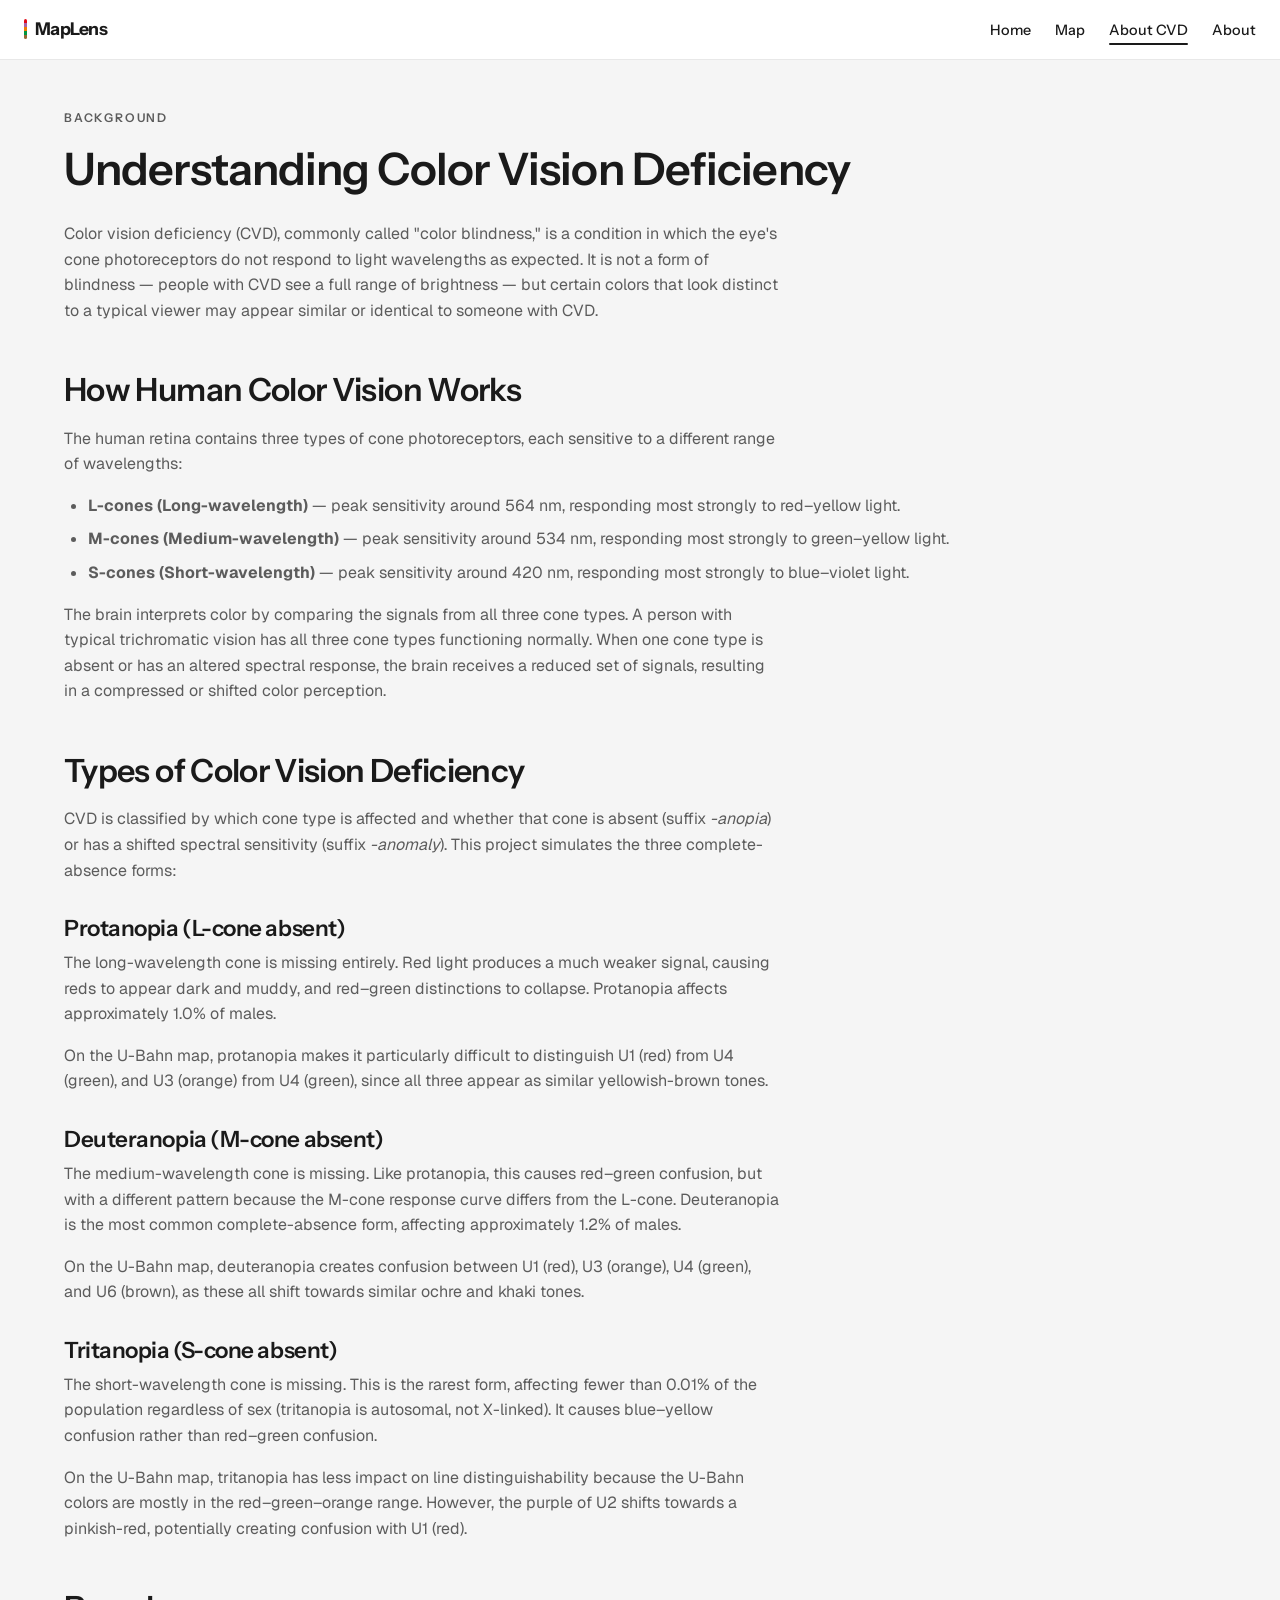
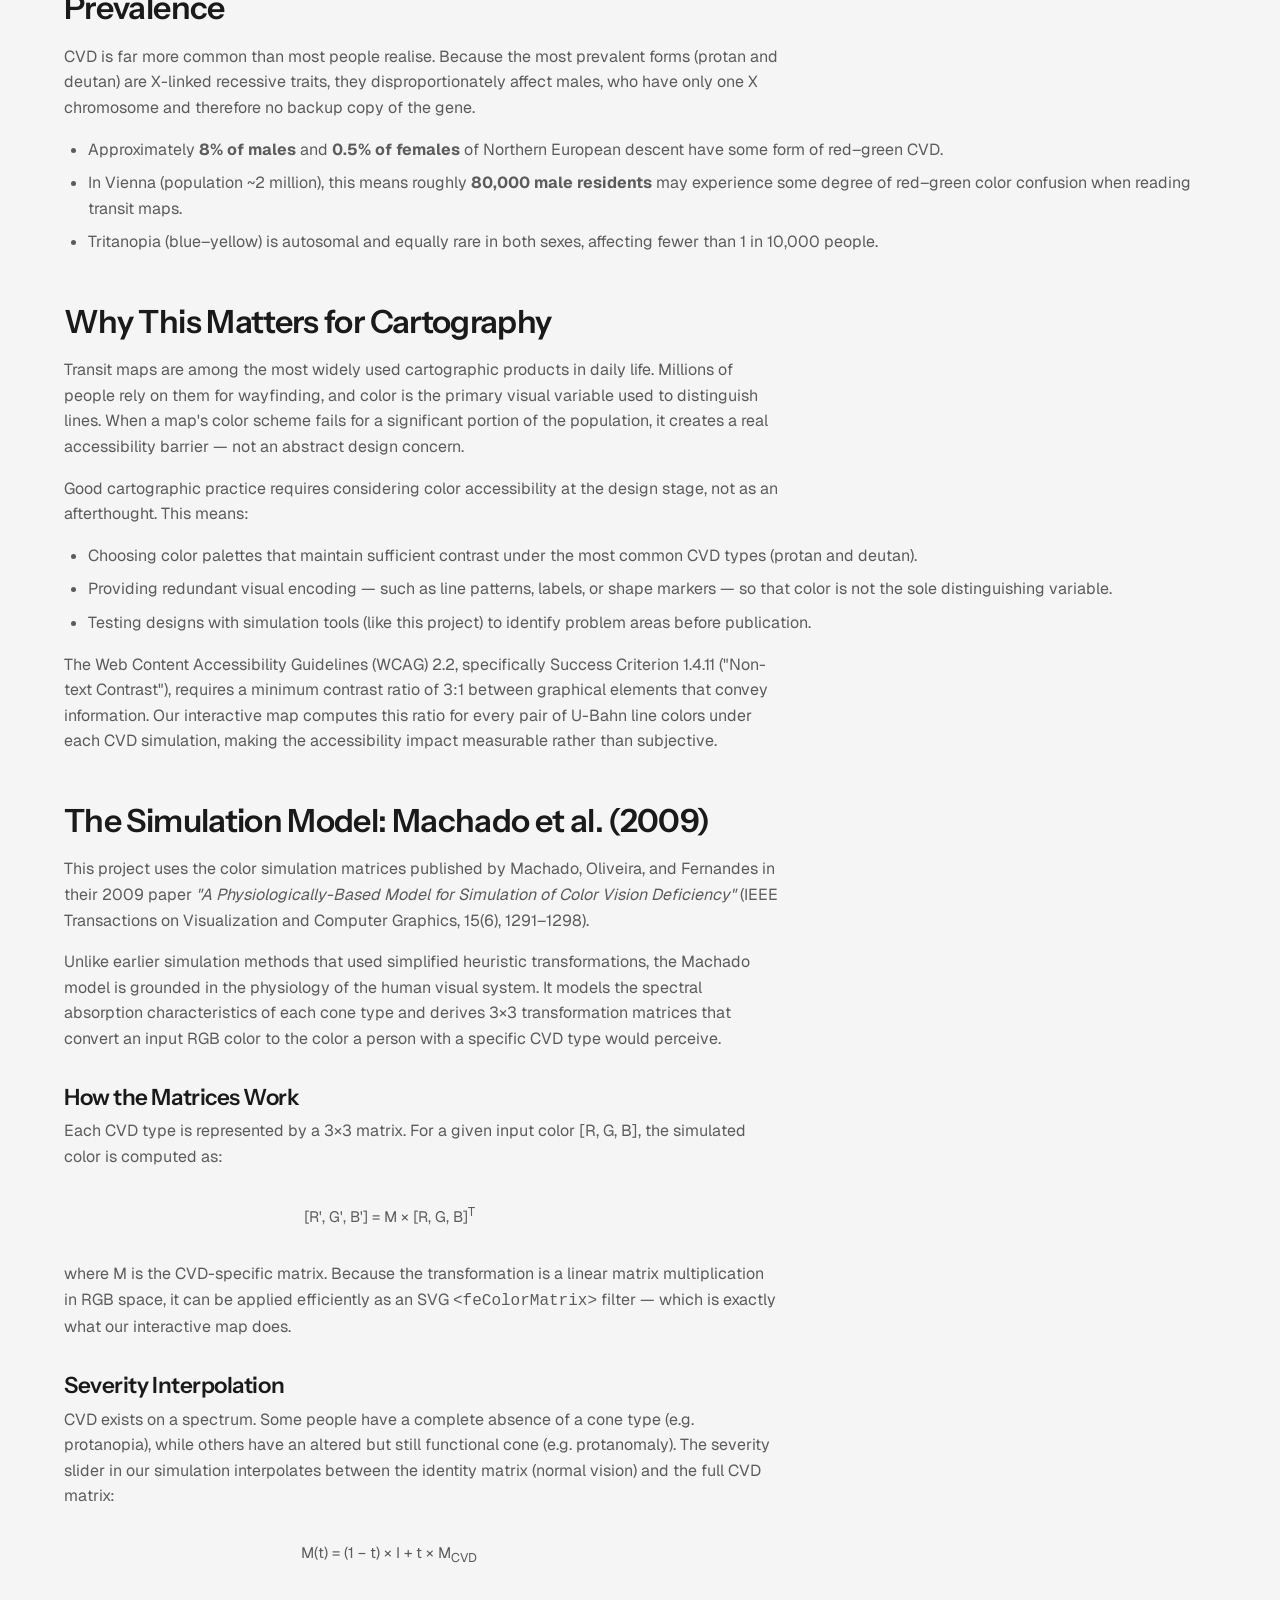
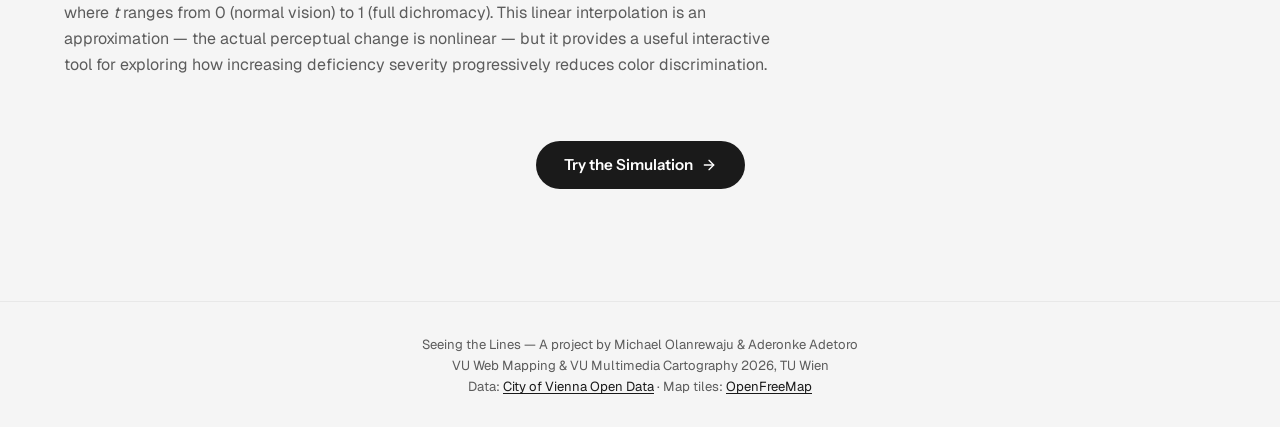
==== about-cvd.html @ 47f2329c "Add Vienna Transport BaseMap JSON configuration - Introduced a new JSON file for the Vienna Transpor" ====
<!DOCTYPE html>
<html lang="en">
<head>
    <meta charset="UTF-8">
    <meta name="viewport" content="width=device-width, initial-scale=1.0">
    <title>About CVD — Seeing the Lines</title>
    <meta name="description" content="Understanding color vision deficiency: types, causes, prevalence, and why it matters for map design.">

    <!-- Google Fonts: Instrument Sans (display), Geist (body) -->
    <link rel="preconnect" href="https://fonts.googleapis.com">
    <link rel="preconnect" href="https://fonts.gstatic.com" crossorigin>
    <link href="https://fonts.googleapis.com/css2?family=Geist:wght@400;500;600&family=Instrument+Sans:wght@400;500;600;700&display=swap" rel="stylesheet">

    <!-- Project stylesheet -->
    <link rel="stylesheet" href="style.css">
</head>
<body>

    <!-- ===== Navigation ===== -->
    <nav class="nav" aria-label="Main navigation">
        <a href="index.html" class="nav__logo">
            <span class="nav__logo-bar" aria-hidden="true"></span>
            MapLens
        </a>
        <button class="nav__toggle" aria-label="Toggle navigation menu">
            <span></span><span></span><span></span>
        </button>
        <ul class="nav__links">
            <li><a href="index.html">Home</a></li>
            <li><a href="map.html">Map</a></li>
            <li><a href="about-cvd.html" class="active">About CVD</a></li>
            <li><a href="about.html">About</a></li>
        </ul>
    </nav>


    <!-- ===== Page Content ===== -->
    <main class="page-content content-page">

        <!-- Page Header -->
        <p class="section__label">Background</p>
        <h1 class="section__title">Understanding Color Vision Deficiency</h1>
        <p>
            Color vision deficiency (CVD), commonly called "color blindness,"
            is a condition in which the eye's cone photoreceptors do not
            respond to light wavelengths as expected. It is not a form of
            blindness — people with CVD see a full range of brightness — but
            certain colors that look distinct to a typical viewer may appear
            similar or identical to someone with CVD.
        </p>


        <!-- ===== How Color Vision Works ===== -->
        <h2>How Human Color Vision Works</h2>
        <p>
            The human retina contains three types of cone photoreceptors, each
            sensitive to a different range of wavelengths:
        </p>
        <ul>
            <li>
                <strong>L-cones (Long-wavelength)</strong> — peak sensitivity
                around 564 nm, responding most strongly to red–yellow light.
            </li>
            <li>
                <strong>M-cones (Medium-wavelength)</strong> — peak sensitivity
                around 534 nm, responding most strongly to green–yellow light.
            </li>
            <li>
                <strong>S-cones (Short-wavelength)</strong> — peak sensitivity
                around 420 nm, responding most strongly to blue–violet light.
            </li>
        </ul>
        <p>
            The brain interprets color by comparing the signals from all three
            cone types. A person with typical trichromatic vision has all three
            cone types functioning normally. When one cone type is absent or
            has an altered spectral response, the brain receives a reduced set
            of signals, resulting in a compressed or shifted color perception.
        </p>


        <!-- ===== Types of CVD ===== -->
        <h2>Types of Color Vision Deficiency</h2>
        <p>
            CVD is classified by which cone type is affected and whether that
            cone is absent (suffix <em>-anopia</em>) or has a shifted spectral
            sensitivity (suffix <em>-anomaly</em>). This project simulates the
            three complete-absence forms:
        </p>

        <h3>Protanopia (L-cone absent)</h3>
        <p>
            The long-wavelength cone is missing entirely. Red light produces
            a much weaker signal, causing reds to appear dark and muddy, and
            red–green distinctions to collapse. Protanopia affects
            approximately 1.0% of males.
        </p>
        <p>
            On the U-Bahn map, protanopia makes it particularly difficult to
            distinguish U1 (red) from U4 (green), and U3 (orange) from U4
            (green), since all three appear as similar yellowish-brown tones.
        </p>

        <h3>Deuteranopia (M-cone absent)</h3>
        <p>
            The medium-wavelength cone is missing. Like protanopia, this
            causes red–green confusion, but with a different pattern because
            the M-cone response curve differs from the L-cone. Deuteranopia
            is the most common complete-absence form, affecting approximately
            1.2% of males.
        </p>
        <p>
            On the U-Bahn map, deuteranopia creates confusion between U1
            (red), U3 (orange), U4 (green), and U6 (brown), as these all
            shift towards similar ochre and khaki tones.
        </p>

        <h3>Tritanopia (S-cone absent)</h3>
        <p>
            The short-wavelength cone is missing. This is the rarest form,
            affecting fewer than 0.01% of the population regardless of sex
            (tritanopia is autosomal, not X-linked). It causes blue–yellow
            confusion rather than red–green confusion.
        </p>
        <p>
            On the U-Bahn map, tritanopia has less impact on line
            distinguishability because the U-Bahn colors are mostly in the
            red–green–orange range. However, the purple of U2 shifts towards
            a pinkish-red, potentially creating confusion with U1 (red).
        </p>


        <!-- ===== Prevalence ===== -->
        <h2>Prevalence</h2>
        <p>
            CVD is far more common than most people realise. Because the most
            prevalent forms (protan and deutan) are X-linked recessive traits,
            they disproportionately affect males, who have only one X
            chromosome and therefore no backup copy of the gene.
        </p>
        <ul>
            <li>
                Approximately <strong>8% of males</strong> and <strong>0.5%
                of females</strong> of Northern European descent have some
                form of red–green CVD.
            </li>
            <li>
                In Vienna (population ~2 million), this means roughly
                <strong>80,000 male residents</strong> may experience some
                degree of red–green color confusion when reading transit maps.
            </li>
            <li>
                Tritanopia (blue–yellow) is autosomal and equally rare in
                both sexes, affecting fewer than 1 in 10,000 people.
            </li>
        </ul>


        <!-- ===== Why It Matters for Maps ===== -->
        <h2>Why This Matters for Cartography</h2>
        <p>
            Transit maps are among the most widely used cartographic products
            in daily life. Millions of people rely on them for wayfinding, and
            color is the primary visual variable used to distinguish lines.
            When a map's color scheme fails for a significant portion of the
            population, it creates a real accessibility barrier — not an
            abstract design concern.
        </p>
        <p>
            Good cartographic practice requires considering color
            accessibility at the design stage, not as an afterthought. This
            means:
        </p>
        <ul>
            <li>
                Choosing color palettes that maintain sufficient contrast
                under the most common CVD types (protan and deutan).
            </li>
            <li>
                Providing redundant visual encoding — such as line patterns,
                labels, or shape markers — so that color is not the sole
                distinguishing variable.
            </li>
            <li>
                Testing designs with simulation tools (like this project) to
                identify problem areas before publication.
            </li>
        </ul>
        <p>
            The Web Content Accessibility Guidelines (WCAG) 2.2, specifically
            Success Criterion 1.4.11 ("Non-text Contrast"), requires a
            minimum contrast ratio of 3:1 between graphical elements that
            convey information. Our interactive map computes this ratio for
            every pair of U-Bahn line colors under each CVD simulation,
            making the accessibility impact measurable rather than subjective.
        </p>


        <!-- ===== The Simulation Model ===== -->
        <h2>The Simulation Model: Machado et al. (2009)</h2>
        <p>
            This project uses the color simulation matrices published by
            Machado, Oliveira, and Fernandes in their 2009 paper
            <em>"A Physiologically-Based Model for Simulation of Color Vision
            Deficiency"</em> (IEEE Transactions on Visualization and Computer
            Graphics, 15(6), 1291–1298).
        </p>
        <p>
            Unlike earlier simulation methods that used simplified
            heuristic transformations, the Machado model is grounded in the
            physiology of the human visual system. It models the spectral
            absorption characteristics of each cone type and derives 3×3
            transformation matrices that convert an input RGB color to the
            color a person with a specific CVD type would perceive.
        </p>

        <h3>How the Matrices Work</h3>
        <p>
            Each CVD type is represented by a 3×3 matrix. For a given input
            color [R, G, B], the simulated color is computed as:
        </p>
        <p style="text-align: center; font-family: var(--font-mono); font-size: 0.95rem; padding: var(--space-md) 0;">
            [R', G', B'] = M × [R, G, B]<sup>T</sup>
        </p>
        <p>
            where M is the CVD-specific matrix. Because the transformation is
            a linear matrix multiplication in RGB space, it can be applied
            efficiently as an SVG <code>&lt;feColorMatrix&gt;</code> filter —
            which is exactly what our interactive map does.
        </p>

        <h3>Severity Interpolation</h3>
        <p>
            CVD exists on a spectrum. Some people have a complete absence of
            a cone type (e.g. protanopia), while others have an altered but
            still functional cone (e.g. protanomaly). The severity slider in
            our simulation interpolates between the identity matrix (normal
            vision) and the full CVD matrix:
        </p>
        <p style="text-align: center; font-family: var(--font-mono); font-size: 0.95rem; padding: var(--space-md) 0;">
            M(t) = (1 − t) × I + t × M<sub>CVD</sub>
        </p>
        <p>
            where <em>t</em> ranges from 0 (normal vision) to 1 (full
            dichromacy). This linear interpolation is an approximation —
            the actual perceptual change is nonlinear — but it provides a
            useful interactive tool for exploring how increasing deficiency
            severity progressively reduces color discrimination.
        </p>


        <!-- ===== Call to Action ===== -->
        <div style="text-align: center; padding: var(--space-2xl) 0;">
            <a href="map.html" class="hero__cta">
                Try the Simulation
                <svg xmlns="http://www.w3.org/2000/svg" viewBox="0 0 24 24" 
                     fill="none" stroke="currentColor" stroke-width="2" 
                     stroke-linecap="round" stroke-linejoin="round">
                    <line x1="5" y1="12" x2="19" y2="12"></line>
                    <polyline points="12 5 19 12 12 19"></polyline>
                </svg>
            </a>
        </div>
    </main>


    <!-- ===== Footer ===== -->
    <footer class="footer">
        <p>
            Seeing the Lines — A project by Michael Olanrewaju &amp; Aderonke Adetoro<br>
            VU Web Mapping &amp; VU Multimedia Cartography 2026, TU Wien<br>
            Data: <a href="https://www.data.gv.at/" target="_blank" rel="noopener">City of Vienna Open Data</a> · 
            Map tiles: <a href="https://openfreemap.org/" target="_blank" rel="noopener">OpenFreeMap</a>
        </p>
    </footer>

    <!-- Navigation toggle script -->
    <script src="js/app.js"></script>
</body>
</html>
---- style.css ----
/* ---------- CSS Custom Properties (Design Tokens) ---------- */
:root {
    /* Grayscale palette */
    --color-bg: #f5f5f5;
    --color-bg-alt: #eaeaea;
    --color-surface: #ffffff;
    --color-text: #1a1a1a;
    --color-text-muted: #5c5c5c;
    --color-border: #d4d4d4;
    --color-border-light: #e8e8e8;

    /* Official Wiener Linien U-Bahn colors */
    --u1-color: #E20A17;
    /* Red */
    --u2-color: #A762A5;
    /* Purple/Violet */
    --u3-color: #EF7C00;
    /* Orange */
    --u4-color: #00963F;
    /* Green */
    --u6-color: #956734;
    /* Brown */

    /* Typography */
    --font-display: 'Instrument Sans', sans-serif;
    --font-body: 'Geist', sans-serif;

    /* Spacing scale (4px base) */
    --space-xs: 4px;
    --space-sm: 8px;
    --space-md: 16px;
    --space-lg: 24px;
    --space-xl: 32px;
    --space-2xl: 48px;
    --space-3xl: 64px;

    /* Layout */
    --max-width: 1200px;
    --nav-height: 60px;
    --border-radius: 6px;

    /* Transitions */
    --transition-fast: 150ms ease;
    --transition-base: 250ms ease;
}


/* ---------- Reset & Base ---------- */
*,
*::before,
*::after {
    margin: 0;
    padding: 0;
    box-sizing: border-box;
}

html {
    font-size: 16px;
    scroll-behavior: smooth;
    -webkit-font-smoothing: antialiased;
    -moz-osx-font-smoothing: grayscale;
}

body {
    font-family: var(--font-body);
    color: var(--color-text);
    background-color: var(--color-bg);
    line-height: 1.6;
    min-height: 100vh;
}

img {
    max-width: 100%;
    height: auto;
    display: block;
}

a {
    color: var(--color-text);
    text-decoration: none;
    transition: opacity var(--transition-fast);
}

a:hover {
    opacity: 0.7;
}


/* ---------- Typography ---------- */
h1,
h2,
h3,
h4 {
    font-family: var(--font-display);
    font-weight: 600;
    line-height: 1.2;
    letter-spacing: -0.02em;
}

h1 {
    font-size: clamp(1.8rem, 4vw, 2.8rem);
}

h2 {
    font-size: clamp(1.4rem, 3vw, 2rem);
}

h3 {
    font-size: clamp(1.1rem, 2vw, 1.4rem);
}

p {
    max-width: 65ch;
    /* Optimal line length for readability */
}


/* ---------- Navigation ---------- */
.nav {
    position: fixed;
    top: 0;
    left: 0;
    right: 0;
    height: var(--nav-height);
    background: var(--color-surface);
    border-bottom: 1px solid var(--color-border-light);
    display: flex;
    align-items: center;
    justify-content: space-between;
    padding: 0 var(--space-lg);
    z-index: 1000;
}

.nav__logo {
    font-family: var(--font-display);
    font-size: 1.1rem;
    font-weight: 700;
    letter-spacing: -0.03em;
    display: flex;
    align-items: center;
    gap: var(--space-sm);
}

/* Small colored bar next to logo — visual identity element */
.nav__logo-bar {
    width: 3px;
    height: 20px;
    border-radius: 2px;
    background: linear-gradient(to bottom,
            var(--u1-color) 0%,
            var(--u1-color) 20%,
            var(--u2-color) 20%,
            var(--u2-color) 40%,
            var(--u3-color) 40%,
            var(--u3-color) 60%,
            var(--u4-color) 60%,
            var(--u4-color) 80%,
            var(--u6-color) 80%,
            var(--u6-color) 100%);
}

.nav__links {
    display: flex;
    gap: var(--space-lg);
    list-style: none;
}

.nav__links a {
    font-family: var(--font-display);
    font-size: 0.9rem;
    font-weight: 500;
    padding: var(--space-xs) 0;
    position: relative;
}

/* Active page underline indicator */
.nav__links a.active::after {
    content: '';
    position: absolute;
    bottom: -2px;
    left: 0;
    right: 0;
    height: 2px;
    background: var(--color-text);
    border-radius: 1px;
}

/* Mobile hamburger menu button */
.nav__toggle {
    display: none;
    background: none;
    border: none;
    cursor: pointer;
    padding: var(--space-sm);
}

.nav__toggle span {
    display: block;
    width: 22px;
    height: 2px;
    background: var(--color-text);
    margin: 5px 0;
    transition: var(--transition-base);
}


/* ---------- Page Layout ---------- */
.page-content {
    margin-top: var(--nav-height);
    padding: var(--space-2xl) var(--space-lg);
    max-width: var(--max-width);
    margin-left: auto;
    margin-right: auto;
}


/* ---------- Hero Section (index.html) ---------- */
.hero {
    min-height: calc(100vh - var(--nav-height));
    display: flex;
    flex-direction: column;
    justify-content: center;
    align-items: flex-start;
    padding: var(--space-3xl) var(--space-lg);
    max-width: var(--max-width);
    margin: 0 auto;
}

.hero__subtitle {
    font-family: var(--font-display);
    font-size: 0.85rem;
    font-weight: 500;
    text-transform: uppercase;
    letter-spacing: 0.15em;
    color: var(--color-text-muted);
    margin-bottom: var(--space-md);
}

.hero__title {
    font-size: clamp(2.2rem, 5vw, 3.8rem);
    margin-bottom: var(--space-lg);
    max-width: 14ch;
}

.hero__description {
    font-size: 1.1rem;
    color: var(--color-text-muted);
    max-width: 50ch;
    margin-bottom: var(--space-xl);
    line-height: 1.7;
}

/* Color swatch strip on the hero page */
.hero__swatches {
    display: flex;
    gap: 3px;
    margin-bottom: var(--space-xl);
}

.hero__swatch {
    width: 40px;
    height: 6px;
    border-radius: 3px;
}

.hero__cta {
    display: inline-flex;
    align-items: center;
    gap: var(--space-sm);
    font-family: var(--font-display);
    font-weight: 600;
    font-size: 0.95rem;
    padding: 12px 28px;
    background: var(--color-text);
    color: var(--color-surface);
    border-radius: 32px;
    transition: var(--transition-base);
}

.hero__cta:hover {
    opacity: 1;
    transform: translateY(-1px);
    box-shadow: 0 4px 12px rgba(28, 28, 28, 0.15);
}

.hero__cta svg {
    width: 16px;
    height: 16px;
}


/* ---------- Section blocks ---------- */
.section {
    margin-bottom: var(--space-3xl);
}

.section__label {
    font-family: var(--font-display);
    font-size: 0.75rem;
    font-weight: 600;
    text-transform: uppercase;
    letter-spacing: 0.15em;
    color: var(--color-text-muted);
    margin-bottom: var(--space-sm);
}

.section__title {
    margin-bottom: var(--space-lg);
}


/* ---------- Card grid ---------- */
.card-grid {
    display: grid;
    grid-template-columns: repeat(auto-fit, minmax(280px, 1fr));
    gap: var(--space-lg);
    margin-top: var(--space-lg);
}

.card {
    background: var(--color-surface);
    border: 1px solid var(--color-border-light);
    border-radius: var(--border-radius);
    padding: var(--space-lg);
    transition: var(--transition-base);
}

.card:hover {
    box-shadow: 0 2px 12px rgba(0, 0, 0, 0.06);
}

.card__icon {
    font-size: 1.5rem;
    margin-bottom: var(--space-md);
}

.card__title {
    font-family: var(--font-display);
    font-size: 1rem;
    font-weight: 600;
    margin-bottom: var(--space-sm);
}

.card__text {
    font-size: 0.9rem;
    color: var(--color-text-muted);
    line-height: 1.6;
}


/* ---------- Map page ---------- */
.map-body {
    overflow: hidden;
}

.map-wrap {
    position: fixed;
    top: var(--nav-height);
    left: 0;
    right: 0;
    bottom: 0;
}

#map {
    width: 100%;
    height: 100%;
}

/* =====================================================
   SIMULATOR PANEL  (top-left, 297×330px from Figma)
   ===================================================== */
.sim-panel {
    position: absolute;
    top: 16px;
    left: 16px;
    width: 340px;
    border-radius: 14px;
    overflow: hidden;
    box-shadow: 0 2px 12px rgba(0, 0, 0, 0.12), 0 0 0 1px rgba(0, 0, 0, 0.07);
    z-index: 100;
}

/* Header: 297×40px, padding 10px all sides, gap 16px */
.sim-panel__header {
    display: flex;
    align-items: center;
    justify-content: space-between;
    padding: 10px;
    background: #ffffff;
    gap: 16px;
    min-height: 40px;
}

.sim-panel__logo {
    display: flex;
    align-items: center;
    gap: 4px;
}

.sim-panel__logo-text {
    font-family: 'Inter', sans-serif;
    font-size: 13px;
    font-weight: 500;
    line-height: 16px;
    color: #111419;
}

.sim-panel__collapse {
    background: none;
    border: none;
    cursor: pointer;
    padding: 0;
    display: flex;
    align-items: center;
    justify-content: center;
    flex-shrink: 0;
    opacity: 0.75;
    transition: opacity 150ms ease;
}

.sim-panel__collapse:hover {
    opacity: 1;
}

/* Body: 297×290px, border-top 1px #f9f9fa, padding 8 10 10 10, gap 16 */
.sim-panel__body {
    background: #ffffff;
    border-top: 1px solid #f9f9fa;
    padding: 8px 10px 10px;
    display: flex;
    flex-direction: column;
    gap: 16px;
}

.sim-panel__body.hidden {
    display: none;
}

/* Each logical group within the body, gap 8px */
.sim-group {
    display: flex;
    flex-direction: column;
    gap: 8px;
}

/* Description text: Inter 500 12px, #333b4a, lh 16px */
.sim-desc {
    font-family: 'Inter', sans-serif;
    font-size: 12px;
    font-weight: 500;
    line-height: 16px;
    color: #333b4a;
    max-width: none;
    margin: 0;
}

/* Section label: Geist 600 12px, #333b4a, lh 16px */
.sim-label {
    font-family: 'Geist', sans-serif;
    font-size: 12px;
    font-weight: 600;
    line-height: 16px;
    color: #333b4a;
    max-width: none;
    margin: 0;
}

/* =====================================================
   SEGMENTED TABS  (277×28px container, bg #ebedf0, r=4, p=2, gap=4)
   Active tab: white bg, border #dbdde3, #111419 text
   Inactive: transparent bg, #768196 text
   Dividers between tabs: 1px #dbdde3 line
   ===================================================== */
.seg-tabs {
    display: flex;
    align-items: center;
    background: #ebedf0;
    border-radius: 4px;
    padding: 2px;
    gap: 0;
}

.seg-tab {
    flex: 1;
    padding: 4px 8px;
    border: 1px solid transparent;
    border-radius: 4px;
    background: transparent;
    cursor: pointer;
    font-family: 'Inter', sans-serif;
    font-size: 12px;
    font-weight: 500;
    line-height: 16px;
    color: #768196;
    transition: background 150ms ease, color 150ms ease, border-color 150ms ease;
    white-space: nowrap;
    text-align: center;
}

.seg-tab.active {
    background: #ffffff;
    color: #111419;
    border-color: #dbdde3;
}

/* Thin divider between tabs (1px #dbdde3, 16px tall) */
.seg-divider {
    display: block;
    width: 1px;
    height: 16px;
    background: #dbdde3;
    flex-shrink: 0;
}

/* Hide divider when neighbour tab is active */
.seg-tab.active+.seg-divider,
.seg-divider:has(+ .seg-tab.active) {
    opacity: 0;
}

/* =====================================================
   SEVERITY SLIDER  (Frame 1000002502: 277×22px)
   Track: 220×12px — base #e2e4e8, active #02051f
   Knob: 12×12px white circle, border #747c90 0.2px
   Badge: 40×22px, bg #ebedf0, r=4, Geist 500 11px
   ===================================================== */
.slider-sublabels {
    display: flex;
    justify-content: space-between;
}

.slider-sublabels span {
    font-family: 'Geist', sans-serif;
    font-size: 11px;
    font-weight: 400;
    line-height: 14px;
    color: #333b4a;
}

.slider-row {
    display: flex;
    align-items: center;
    gap: 17px;
}

input[type="range"] {
    -webkit-appearance: none;
    appearance: none;
    flex: 1;
    height: 4px;
    background: linear-gradient(to right, #02051f 50%, #e2e4e8 50%);
    border-radius: 2px;
    outline: none;
    cursor: pointer;
}

input[type="range"]::-webkit-slider-thumb {
    -webkit-appearance: none;
    width: 12px;
    height: 12px;
    border-radius: 50%;
    background: #ffffff;
    cursor: pointer;
    border: 0.2px solid #747c90;
    box-shadow: 0 1px 4px rgba(0, 0, 0, 0.18);
}

input[type="range"]::-moz-range-thumb {
    width: 12px;
    height: 12px;
    border-radius: 50%;
    background: #ffffff;
    cursor: pointer;
    border: 0.2px solid #747c90;
    box-shadow: 0 1px 4px rgba(0, 0, 0, 0.18);
    border: none;
}

/* Percentage badge: 40×22px, bg #ebedf0, r=4, p=4 8, Geist 500 11px */
.severity-badge {
    background: #ebedf0;
    border-radius: 4px;
    padding: 4px 8px;
    font-family: 'Geist', sans-serif;
    font-size: 11px;
    font-weight: 500;
    line-height: 14px;
    color: #111419;
    white-space: nowrap;
    flex-shrink: 0;
    min-width: 40px;
    text-align: center;
}

/* =====================================================
   CVD INFO BOX  (277×80px, bg #f9f9fa, border 0.5px #dbdde3, r=8, p=8)
   Inter 500 12px, lh 16px, color #333b4a
   Title bold #111419
   ===================================================== */
.cvd-info-box {
    background: #f9f9fa;
    border: 0.5px solid #dbdde3;
    border-radius: 8px;
    padding: 8px;
    font-family: 'Inter', sans-serif;
    font-size: 12px;
    font-weight: 500;
    line-height: 16px;
    color: #333b4a;
}

.cvd-info-box__title {
    font-weight: 700;
    color: #111419;
}

/* =====================================================
   MAP CONTROLS  (top-right, Frame 20: 40×196px, gap=16)
   Sidebar btn: 40×40, r=32 (full circle), white bg
   Zoom group: + top r=26.67 top only, − bottom no radius, border #dbdde3 0.6px
   Compass: 40×40, r=32 (full circle), white bg, gap=20 below zoom
   ===================================================== */
.map-controls {
    position: absolute;
    top: 16px;
    right: 16px;
    display: flex;
    flex-direction: column;
    align-items: center;
    gap: 16px;
    z-index: 100;
}

.map-ctrl {
    width: 40px;
    height: 40px;
    background: #ffffff;
    border: none;
    cursor: pointer;
    display: flex;
    align-items: center;
    justify-content: center;
    transition: background 150ms ease;
    box-shadow: 0 1px 4px rgba(0, 0, 0, 0.08), 0 0 0 1px rgba(0, 0, 0, 0.06);
}

.map-ctrl:hover {
    background: #f5f5f7;
}

/* Fully-rounded buttons */
.map-ctrl--round {
    border-radius: 32px;
}

/* Zoom group: + and − share one rounded-rectangle shape */
.map-ctrl-zoom {
    display: flex;
    flex-direction: column;
    box-shadow: 0 1px 4px rgba(0, 0, 0, 0.08), 0 0 0 1px rgba(0, 0, 0, 0.06);
    border-radius: 26.67px 26.67px 0 0;
    overflow: hidden;
}

.map-ctrl-zoom .map-ctrl {
    box-shadow: none;
    border-radius: 0;
}

.map-ctrl--zoom-in {
    border-radius: 26.67px 26.67px 0 0 !important;
    border-bottom: 0.6px solid #dbdde3 !important;
}

.map-ctrl--zoom-out {
    border-radius: 0px 0px 26.67px 26.67px !important;
}

/* =====================================================
   LEGEND PILL  (bottom-center, Frame 33: 493×30px)
   bg #ffffff, r=8, p=8, gap=16, HORIZONTAL
   Each item: [orig 14×14 r=4] [1px divider #333b4a] [sim 14×14 r=4] [Geist 600 11px label]
   gap between swatches group and label: 4px
   ===================================================== */
.legend-bar {
    position: absolute;
    bottom: 20px;
    left: 50%;
    transform: translateX(-50%);
    display: flex;
    align-items: center;
    gap: 16px;
    background: #ffffff;
    border-radius: 8px;
    padding: 8px;
    box-shadow: 0 0px 16px 8px rgba(37, 42, 52, 0.05);
    z-index: 100;
    white-space: nowrap;
}

.legend-bar__item {
    display: flex;
    align-items: center;
    gap: 3px;
}

.legend-bar__orig,
.legend-bar__sim {
    display: block;
    width: 14px;
    height: 14px;
    flex-shrink: 0;
}

.legend-bar__orig {
    border-radius: 4px;
}

.legend-bar__sim {
    border-radius: 4px;
    transition: background-color 250ms ease;
}

/* Short horizontal line between orig and sim swatches */
.legend-bar__line {
    display: block;
    width: 10px;
    height: 1.5px;
    background: #9aa0ab;
    flex-shrink: 0;
}

/* Label: Geist 600 11px, lh=14px, #111419 */
.legend-bar__name {
    font-family: 'Geist', sans-serif;
    font-size: 11px;
    font-weight: 600;
    line-height: 14px;
    color: #111419;
}


/* ---------- Content Pages ---------- */
.content-page {
    padding-top: var(--space-2xl);
    padding-bottom: var(--space-3xl);
}

.content-page h2 {
    margin-top: var(--space-2xl);
    margin-bottom: var(--space-md);
}

.content-page h3 {
    margin-top: var(--space-xl);
    margin-bottom: var(--space-sm);
}

.content-page p {
    margin-bottom: var(--space-md);
    color: var(--color-text-muted);
}

.content-page ul,
.content-page ol {
    margin-bottom: var(--space-md);
    padding-left: var(--space-lg);
    color: var(--color-text-muted);
}

.content-page li {
    margin-bottom: var(--space-sm);
}

/* Reference list styling */
.references {
    list-style: none;
    padding-left: 0;
}

.references li {
    padding-left: var(--space-lg);
    text-indent: calc(-1 * var(--space-lg));
    font-size: 0.88rem;
    line-height: 1.7;
    margin-bottom: var(--space-md);
}


/* ---------- Footer ---------- */
.footer {
    border-top: 1px solid var(--color-border-light);
    padding: var(--space-xl) var(--space-lg);
    text-align: center;
    font-size: 0.82rem;
    color: var(--color-text-muted);
    display: flex;
    justify-content: center;
    align-items: center;
    gap: var(--space-sm);
    flex-wrap: wrap;
}

.footer a {
    text-decoration: underline;
    text-underline-offset: 2px;
}


/* ---------- Responsive Breakpoints ---------- */

@media (max-width: 600px) {
    .nav__toggle {
        display: block;
    }

    .nav__links {
        display: none;
        position: absolute;
        top: var(--nav-height);
        left: 0;
        right: 0;
        background: var(--color-surface);
        flex-direction: column;
        padding: var(--space-md) var(--space-lg);
        border-bottom: 1px solid var(--color-border-light);
        gap: var(--space-md);
        z-index: 1001;
    }

    .nav__links.open {
        display: flex;
    }

    .sim-panel {
        left: 8px;
        top: 8px;
        width: calc(100vw - 16px);
        max-width: 297px;
    }

    .map-controls {
        top: 8px;
        right: 8px;
    }

    .legend-bar {
        bottom: 12px;
        gap: 10px;
        padding: 7px 10px;
        flex-wrap: wrap;
        justify-content: center;
        max-width: calc(100vw - 32px);
    }

    .hero {
        padding: var(--space-xl) var(--space-md);
    }

    .hero__title {
        font-size: 1.8rem;
    }

    .card-grid {
        grid-template-columns: 1fr;
    }
}


/* ---------- Utility Classes ---------- */
.visually-hidden {
    position: absolute;
    width: 1px;
    height: 1px;
    margin: -1px;
    padding: 0;
    overflow: hidden;
    clip: rect(0, 0, 0, 0);
    border: 0;
}

.text-muted {
    color: var(--color-text-muted);
}

.mt-lg {
    margin-top: var(--space-lg);
}

.mb-lg {
    margin-bottom: var(--space-lg);
}
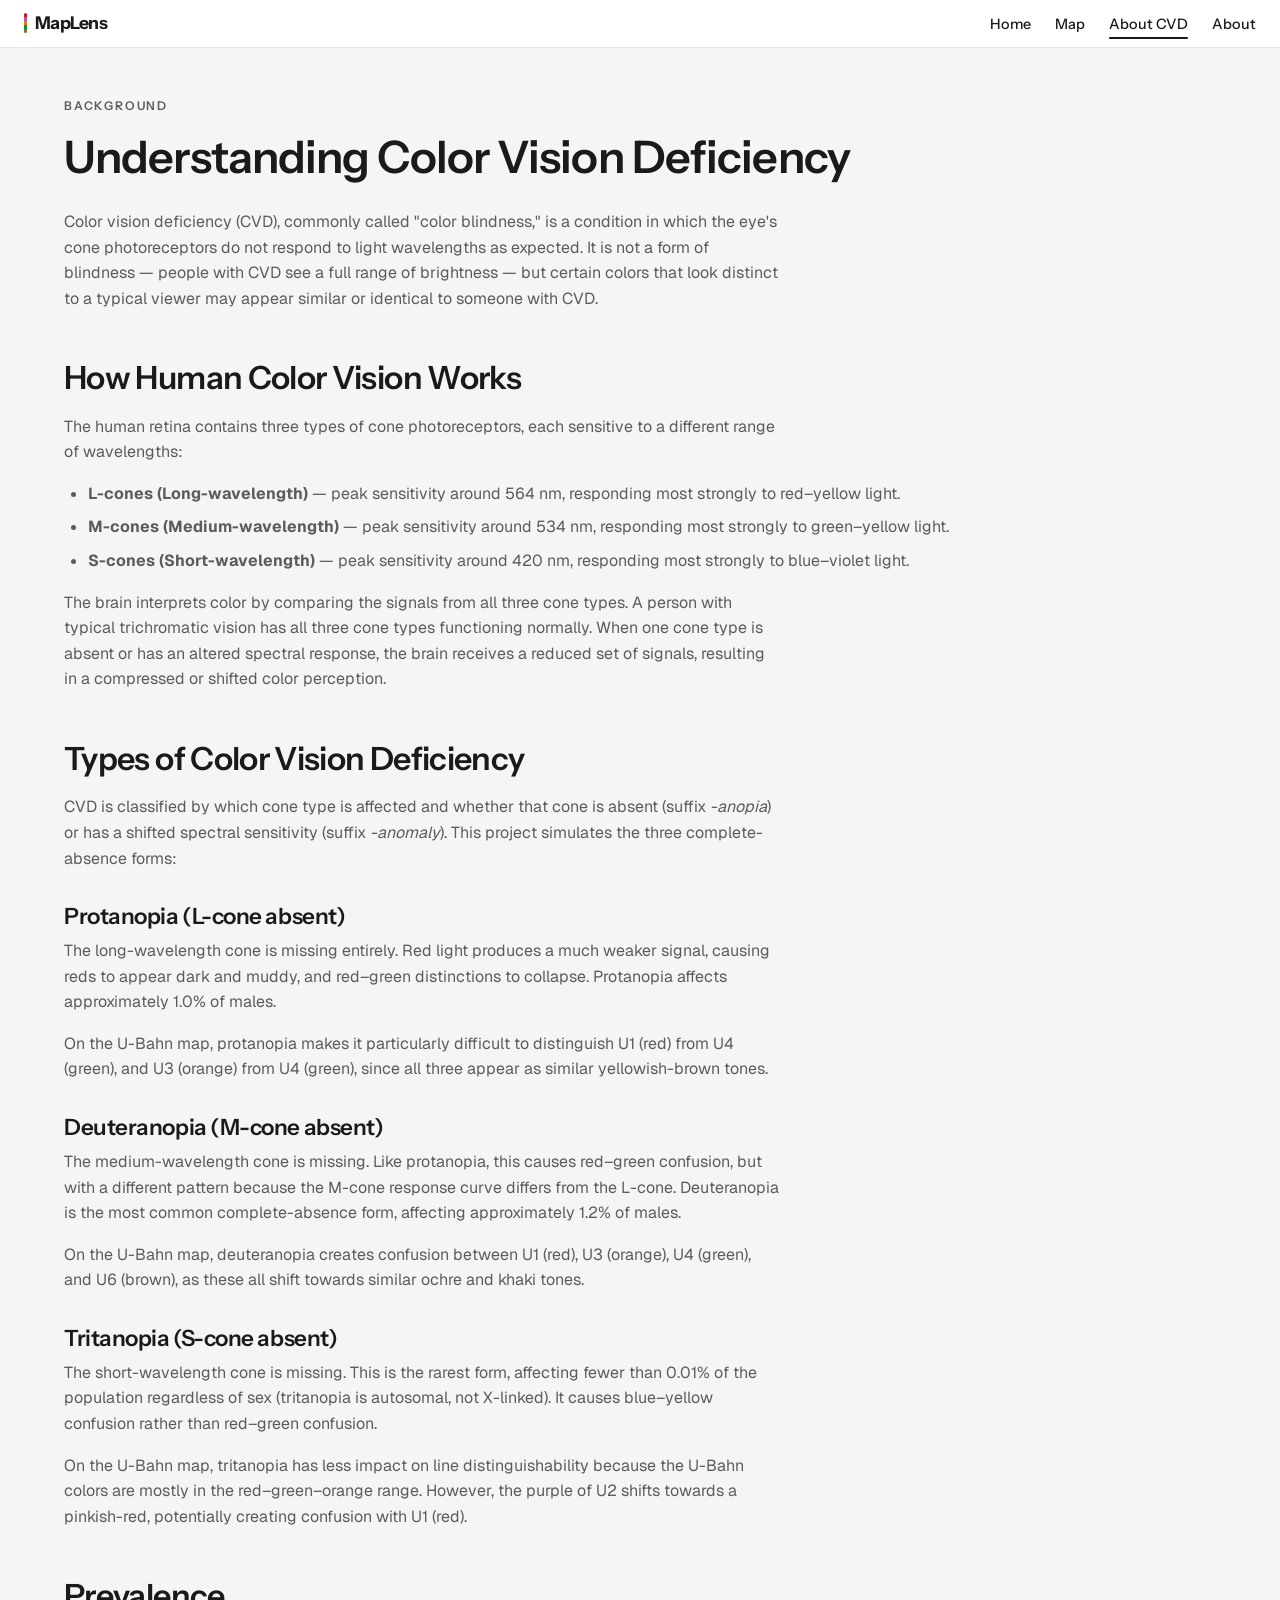
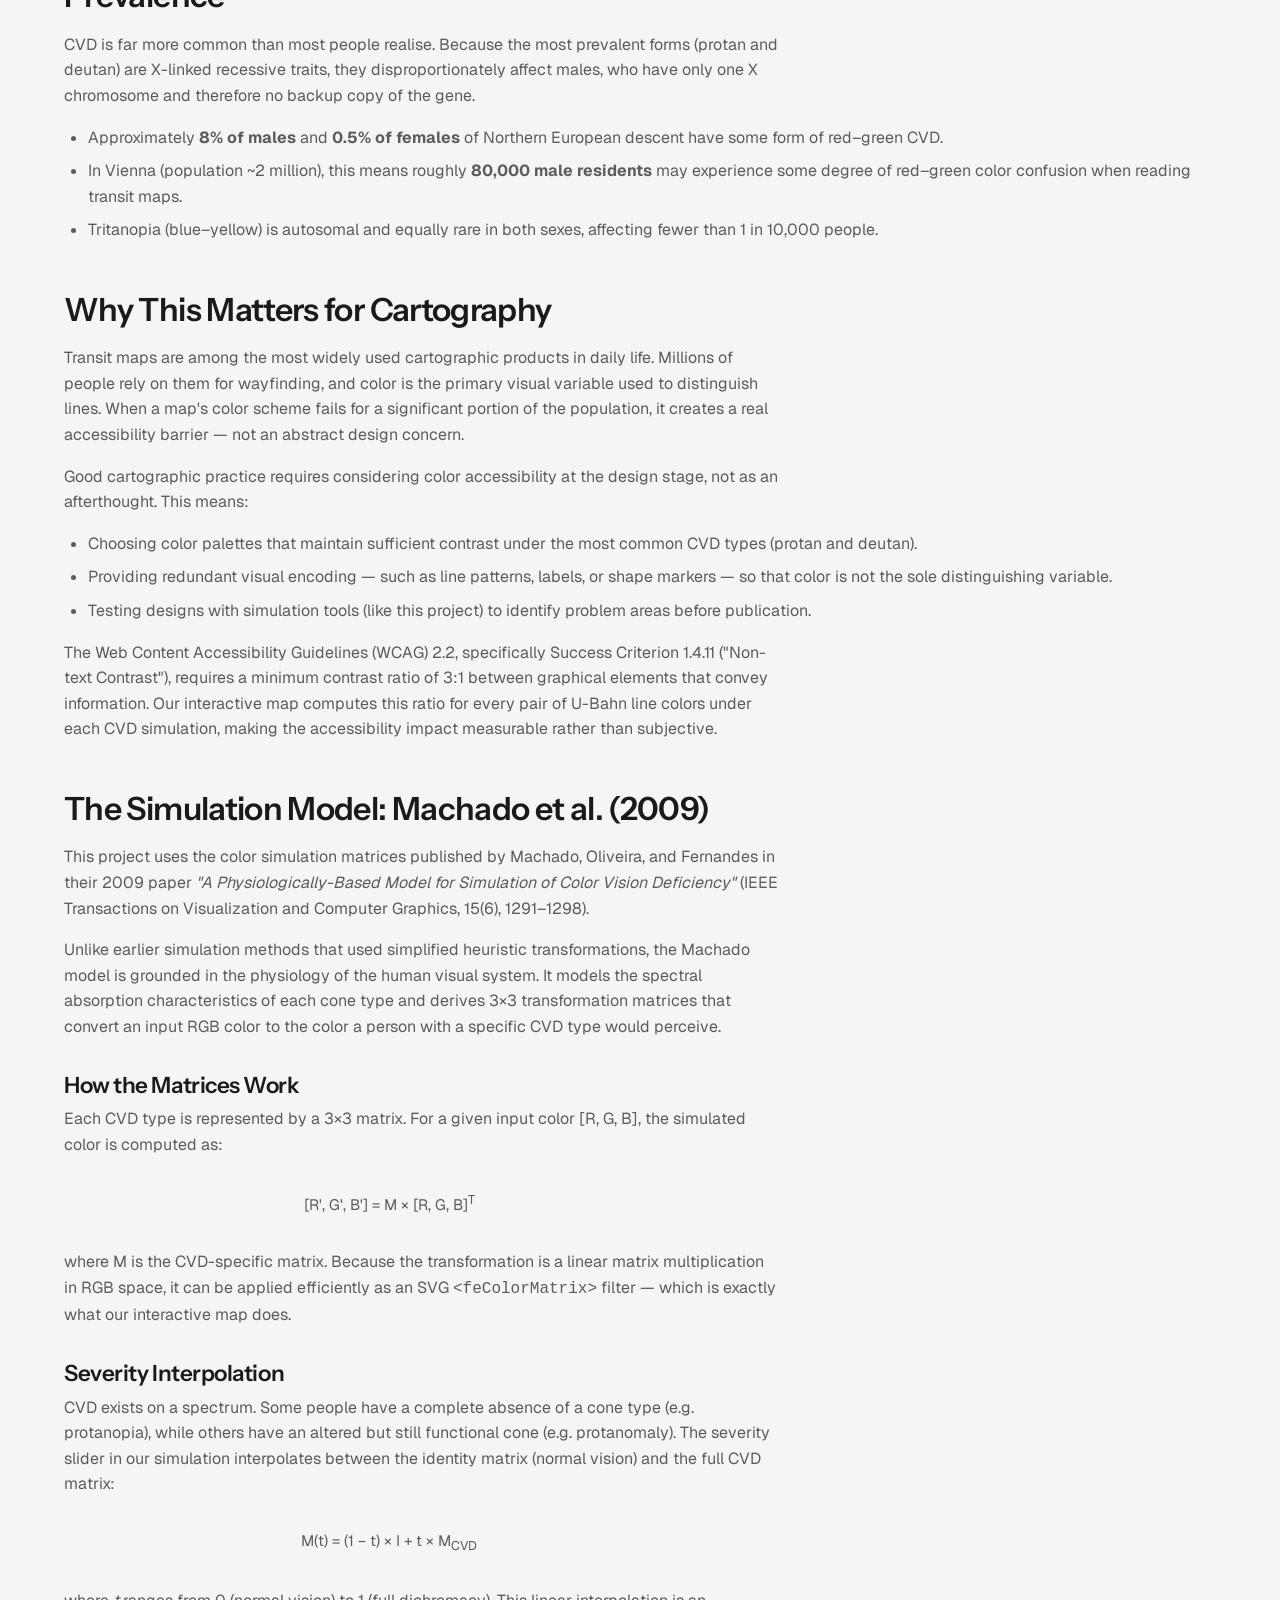
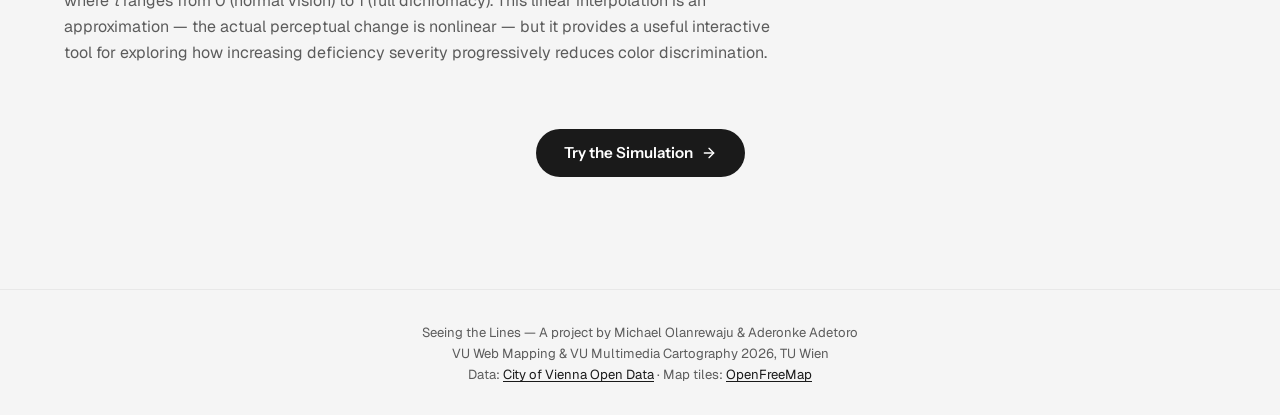
==== commit 5ee13dac: "updated hamburger responsive script line in all html files" ====
--- a/about-cvd.html
+++ b/about-cvd.html
@@ -5,7 +5,7 @@
     <meta name="viewport" content="width=device-width, initial-scale=1.0">
     <title>About CVD — Seeing the Lines</title>
     <meta name="description" content="Understanding color vision deficiency: types, causes, prevalence, and why it matters for map design.">
-
+    <link rel="icon" type="image/jpg" href="Maplens.png" />
     <!-- Google Fonts: Instrument Sans (display), Geist (body) -->
     <link rel="preconnect" href="https://fonts.googleapis.com">
     <link rel="preconnect" href="https://fonts.gstatic.com" crossorigin>
@@ -274,7 +274,7 @@
         </p>
     </footer>
 
-    <!-- Navigation toggle script -->
-    <script src="js/app.js"></script>
+    <!-- Navigation toggle script for responsive hamburger -->
+    <script src="app.js"></script>
 </body>
 </html>
--- a/style.css
+++ b/style.css
@@ -36,7 +36,7 @@
 
     /* Layout */
     --max-width: 1200px;
-    --nav-height: 60px;
+    --nav-height: 48px;
     --border-radius: 6px;
 
     /* Transitions */
@@ -371,10 +371,10 @@
    ===================================================== */
 .sim-panel {
     position: absolute;
-    top: 16px;
-    left: 16px;
+    top: 14px;
+    left: 14px;
     width: 340px;
-    border-radius: 14px;
+    border-radius: 12px;
     overflow: hidden;
     box-shadow: 0 2px 12px rgba(0, 0, 0, 0.12), 0 0 0 1px rgba(0, 0, 0, 0.07);
     z-index: 100;
@@ -391,15 +391,10 @@
     min-height: 40px;
 }
 
-.sim-panel__logo {
-    display: flex;
-    align-items: center;
-    gap: 4px;
-}
 
 .sim-panel__logo-text {
-    font-family: 'Inter', sans-serif;
-    font-size: 13px;
+    font-family: var(--font-body);
+    font-size: 14px;
     font-weight: 500;
     line-height: 16px;
     color: #111419;
@@ -425,7 +420,7 @@
 /* Body: 297×290px, border-top 1px #f9f9fa, padding 8 10 10 10, gap 16 */
 .sim-panel__body {
     background: #ffffff;
-    border-top: 1px solid #f9f9fa;
+    border-top: 1px solid #eeeeee;
     padding: 8px 10px 10px;
     display: flex;
     flex-direction: column;
@@ -472,6 +467,7 @@
    Dividers between tabs: 1px #dbdde3 line
    ===================================================== */
 .seg-tabs {
+    position: relative;
     display: flex;
     align-items: center;
     background: #ebedf0;
@@ -480,7 +476,32 @@
     gap: 0;
 }
 
+/* Sliding pill — moves via CSS custom props set from JS */
+.seg-tabs::before {
+    content: '';
+    position: absolute;
+    top: 2px;
+    left: 2px;
+    height: calc(100% - 4px);
+    width: var(--tab-width, 0px);
+    transform: translateX(var(--tab-offset, 0px));
+    background: #ffffff;
+    border-radius: 3px;
+    border: 1px solid #dbdde3;
+    transition: transform 220ms cubic-bezier(0.4, 0, 0.2, 1),
+                width 220ms cubic-bezier(0.4, 0, 0.2, 1);
+    pointer-events: none;
+    z-index: 0;
+}
+
+/* Suppress transition on initial paint */
+.seg-tabs[style*="--no-transition"]::before {
+    transition: none;
+}
+
 .seg-tab {
+    position: relative;
+    z-index: 1;
     flex: 1;
     padding: 4px 8px;
     border: 1px solid transparent;
@@ -492,28 +513,28 @@
     font-weight: 500;
     line-height: 16px;
     color: #768196;
-    transition: background 150ms ease, color 150ms ease, border-color 150ms ease;
+    transition: color 220ms ease;
     white-space: nowrap;
     text-align: center;
 }
 
 .seg-tab.active {
-    background: #ffffff;
     color: #111419;
-    border-color: #dbdde3;
-}
-
-/* Thin divider between tabs (1px #dbdde3, 16px tall) */
+}
+
+/* Thin divider between tabs */
 .seg-divider {
     display: block;
     width: 1px;
     height: 16px;
     background: #dbdde3;
     flex-shrink: 0;
-}
-
-/* Hide divider when neighbour tab is active */
-.seg-tab.active+.seg-divider,
+    transition: opacity 220ms ease;
+    z-index: 1;
+}
+
+/* Hide divider adjacent to the active tab */
+.seg-tab.active + .seg-divider,
 .seg-divider:has(+ .seg-tab.active) {
     opacity: 0;
 }
@@ -653,12 +674,12 @@
     border-radius: 32px;
 }
 
-/* Zoom group: + and − share one rounded-rectangle shape */
+/* Zoom group: + and − share one fully-rounded pill shape */
 .map-ctrl-zoom {
     display: flex;
     flex-direction: column;
     box-shadow: 0 1px 4px rgba(0, 0, 0, 0.08), 0 0 0 1px rgba(0, 0, 0, 0.06);
-    border-radius: 26.67px 26.67px 0 0;
+    border-radius: 32px;
     overflow: hidden;
 }
 
@@ -668,12 +689,11 @@
 }
 
 .map-ctrl--zoom-in {
-    border-radius: 26.67px 26.67px 0 0 !important;
     border-bottom: 0.6px solid #dbdde3 !important;
 }
 
 .map-ctrl--zoom-out {
-    border-radius: 0px 0px 26.67px 26.67px !important;
+    border-radius: 0 !important;
 }
 
 /* =====================================================
@@ -728,6 +748,12 @@
     height: 1.5px;
     background: #9aa0ab;
     flex-shrink: 0;
+}
+
+/* Normal mode: hide the sim swatch and connecting line */
+.legend-bar--normal .legend-bar__line,
+.legend-bar--normal .legend-bar__sim {
+    display: none;
 }
 
 /* Label: Geist 600 11px, lh=14px, #111419 */
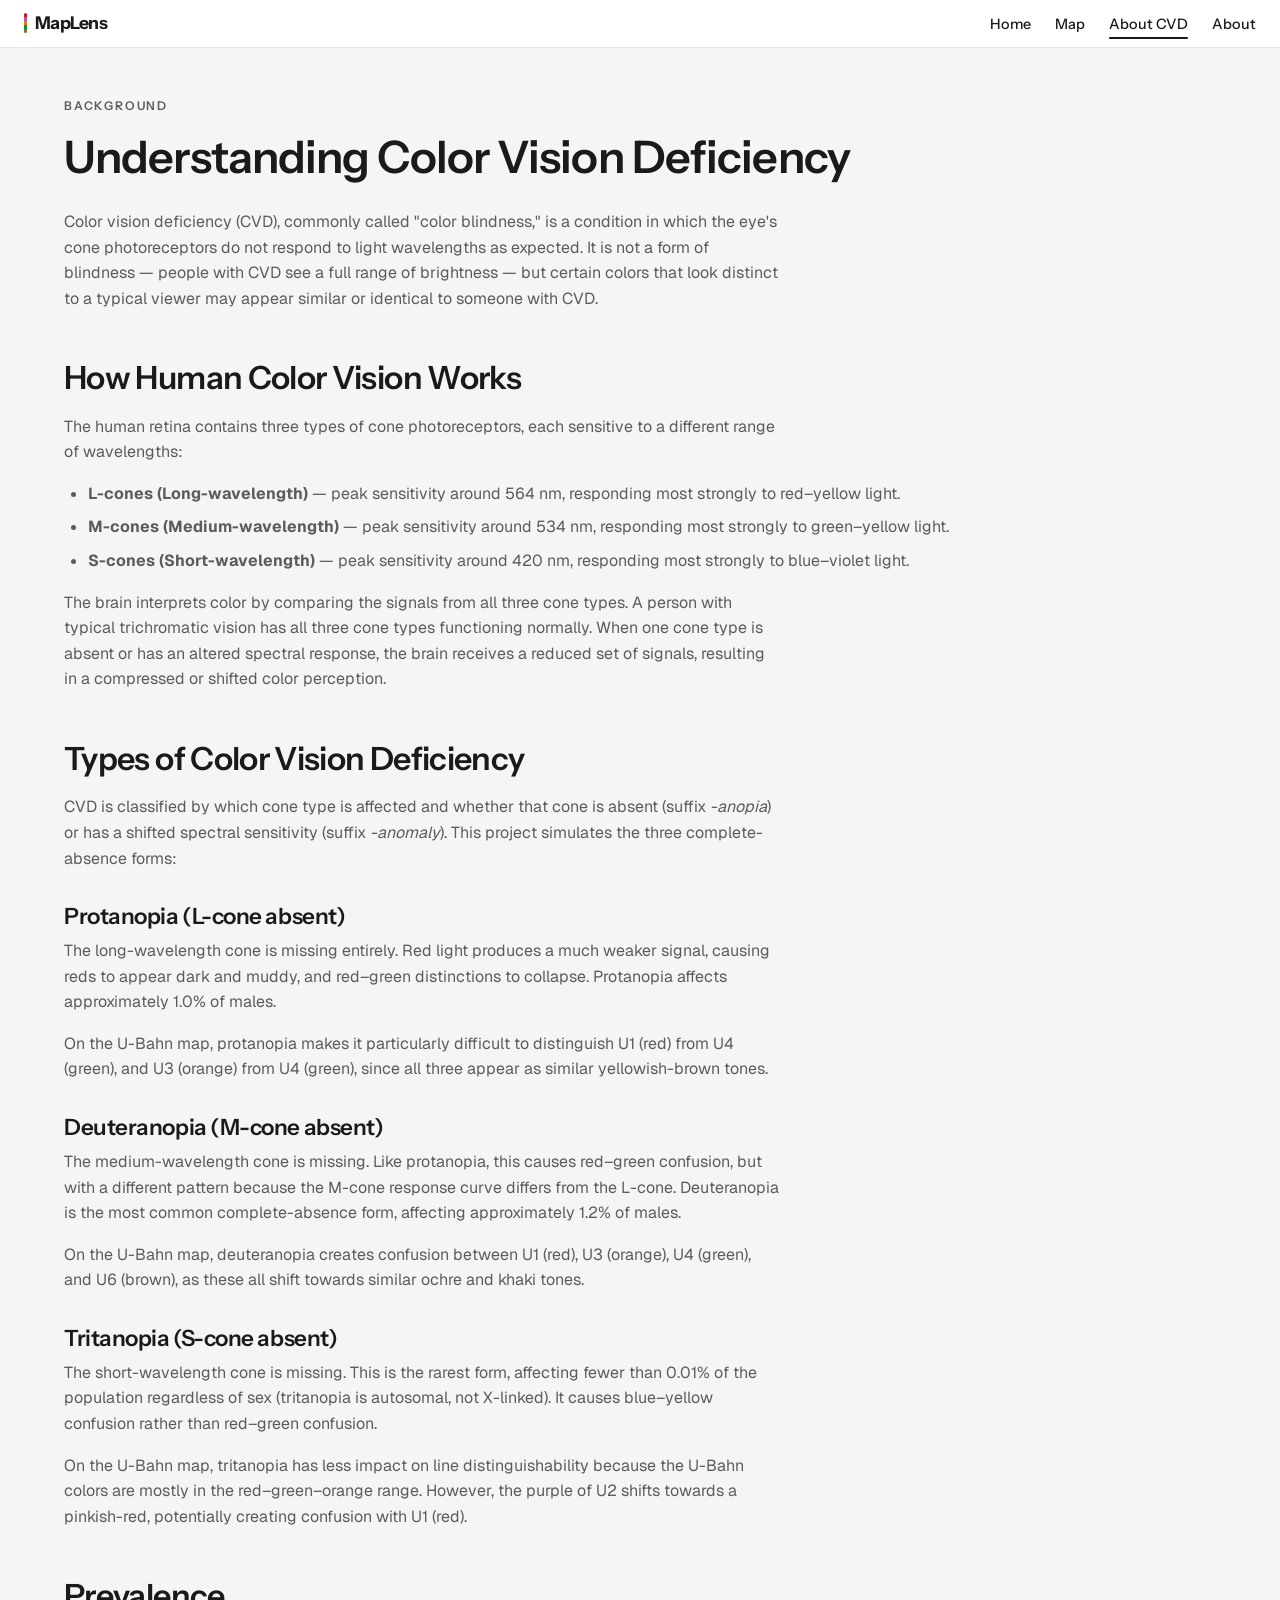
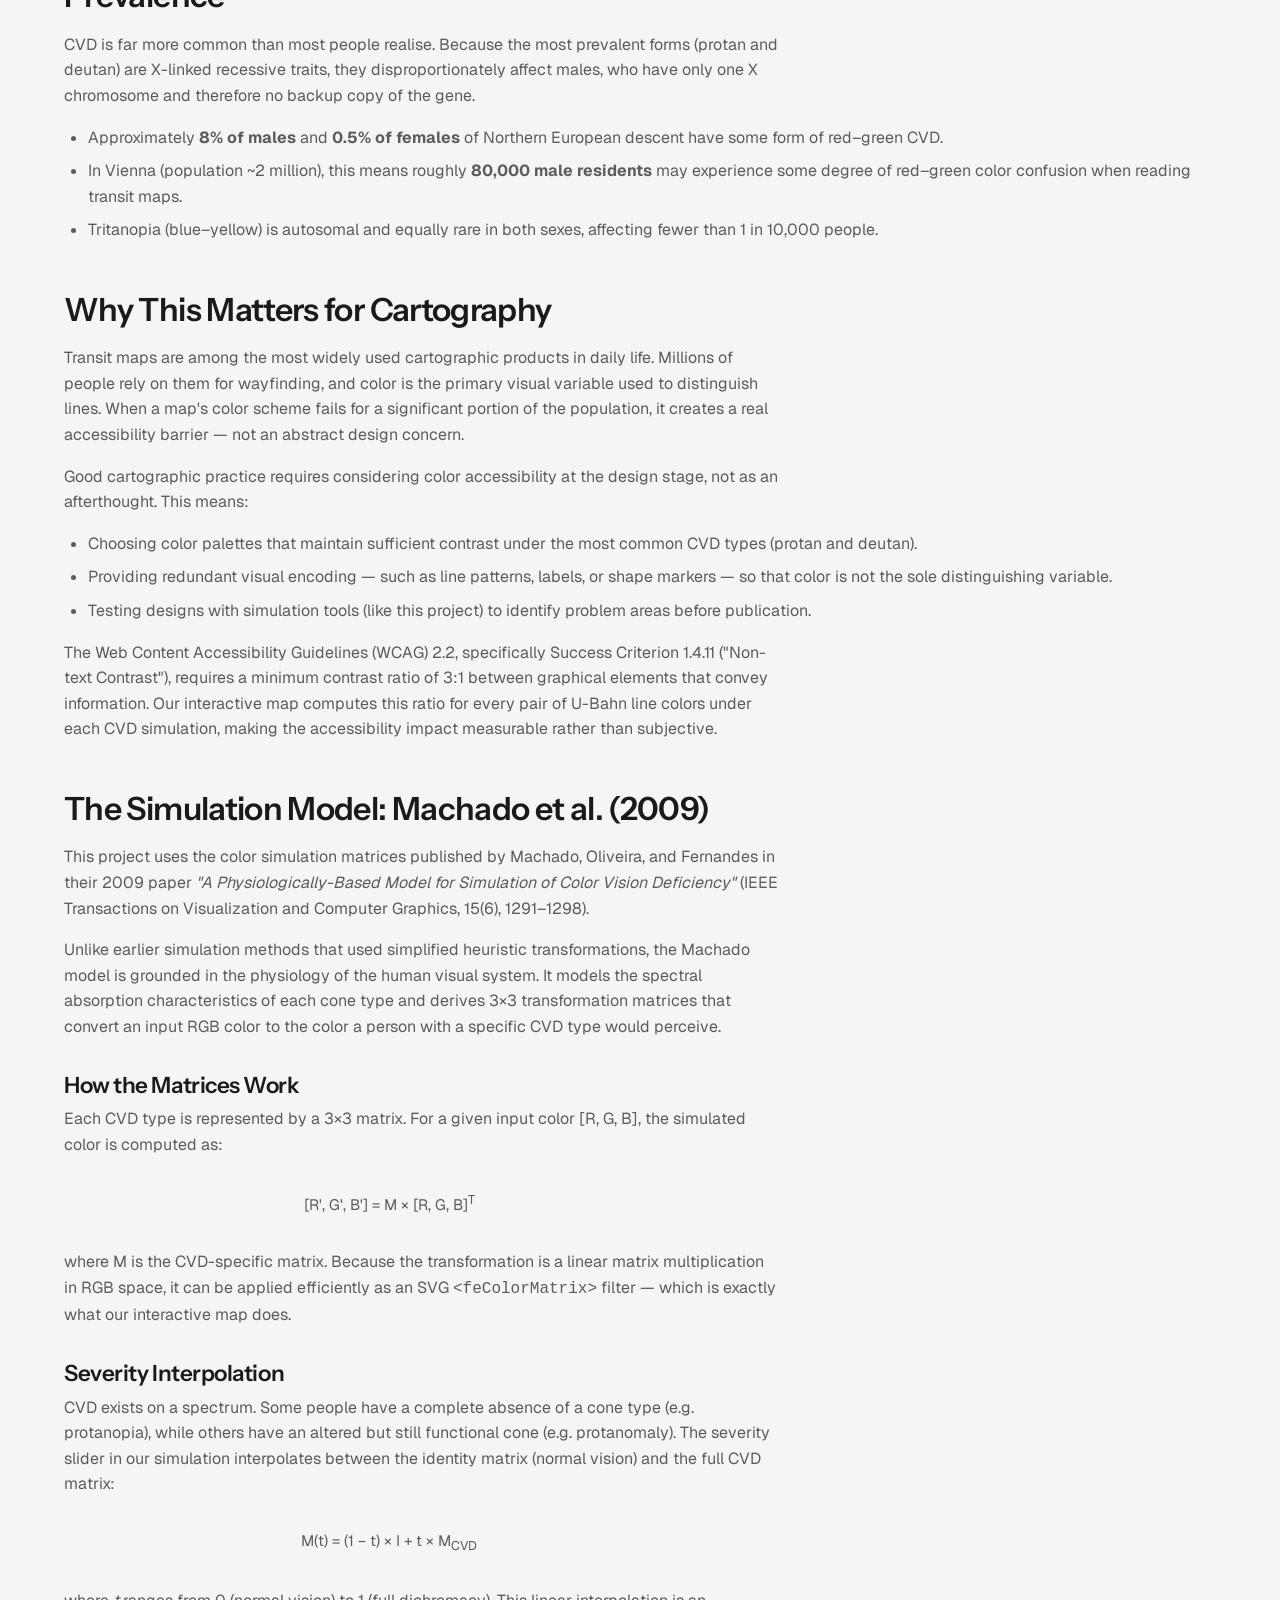
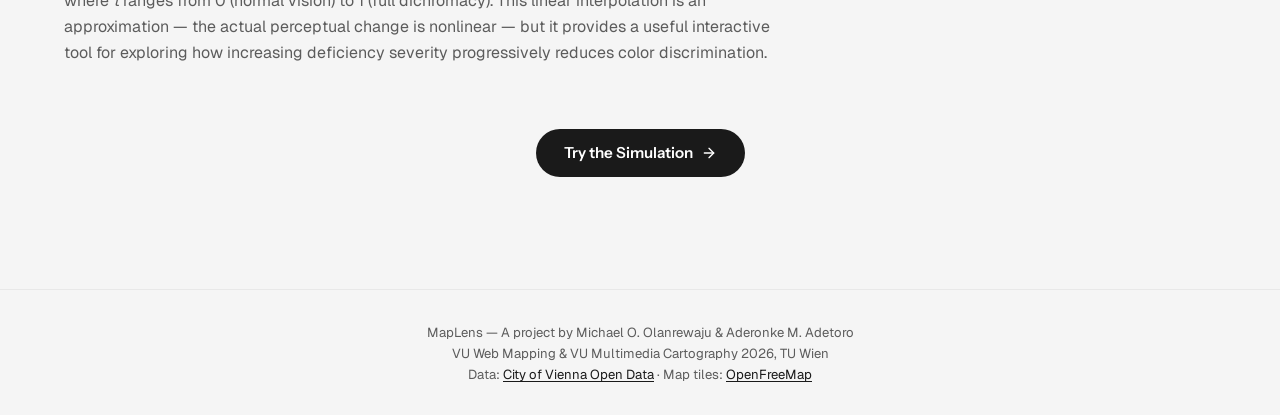
==== commit 8489ceb3: "all codes and README updated for functionality and page content consistency" ====
--- a/about-cvd.html
+++ b/about-cvd.html
@@ -3,7 +3,7 @@
 <head>
     <meta charset="UTF-8">
     <meta name="viewport" content="width=device-width, initial-scale=1.0">
-    <title>About CVD — Seeing the Lines</title>
+    <title>About CVD — MapLens</title>
     <meta name="description" content="Understanding color vision deficiency: types, causes, prevalence, and why it matters for map design.">
     <link rel="icon" type="image/jpg" href="Maplens.png" />
     <!-- Google Fonts: Instrument Sans (display), Geist (body) -->
@@ -16,7 +16,7 @@
 </head>
 <body>
 
-    <!-- ===== Navigation ===== -->
+    <!--  Navigation  -->
     <nav class="nav" aria-label="Main navigation">
         <a href="index.html" class="nav__logo">
             <span class="nav__logo-bar" aria-hidden="true"></span>
@@ -34,7 +34,7 @@
     </nav>
 
 
-    <!-- ===== Page Content ===== -->
+    <!--  Page Content  -->
     <main class="page-content content-page">
 
         <!-- Page Header -->
@@ -79,7 +79,7 @@
         </p>
 
 
-        <!-- ===== Types of CVD ===== -->
+        <!--  Types of CVD  -->
         <h2>Types of Color Vision Deficiency</h2>
         <p>
             CVD is classified by which cone type is affected and whether that
@@ -130,7 +130,7 @@
         </p>
 
 
-        <!-- ===== Prevalence ===== -->
+        <!--  Prevalence -->
         <h2>Prevalence</h2>
         <p>
             CVD is far more common than most people realise. Because the most
@@ -156,7 +156,7 @@
         </ul>
 
 
-        <!-- ===== Why It Matters for Maps ===== -->
+        <!--  Why It Matters for Maps  -->
         <h2>Why This Matters for Cartography</h2>
         <p>
             Transit maps are among the most widely used cartographic products
@@ -196,7 +196,7 @@
         </p>
 
 
-        <!-- ===== The Simulation Model ===== -->
+        <!--  The Simulation Model  -->
         <h2>The Simulation Model: Machado et al. (2009)</h2>
         <p>
             This project uses the color simulation matrices published by
@@ -249,7 +249,7 @@
         </p>
 
 
-        <!-- ===== Call to Action ===== -->
+        <!--  Call to Action/map nav from this page  -->
         <div style="text-align: center; padding: var(--space-2xl) 0;">
             <a href="map.html" class="hero__cta">
                 Try the Simulation
@@ -264,10 +264,10 @@
     </main>
 
 
-    <!-- ===== Footer ===== -->
+    <!--  Footer -->
     <footer class="footer">
         <p>
-            Seeing the Lines — A project by Michael Olanrewaju &amp; Aderonke Adetoro<br>
+            MapLens — A project by Michael O. Olanrewaju &amp; Aderonke M. Adetoro<br>
             VU Web Mapping &amp; VU Multimedia Cartography 2026, TU Wien<br>
             Data: <a href="https://www.data.gv.at/" target="_blank" rel="noopener">City of Vienna Open Data</a> · 
             Map tiles: <a href="https://openfreemap.org/" target="_blank" rel="noopener">OpenFreeMap</a>
--- a/style.css
+++ b/style.css
@@ -594,7 +594,7 @@
     cursor: pointer;
     border: 0.2px solid #747c90;
     box-shadow: 0 1px 4px rgba(0, 0, 0, 0.18);
-    border: none;
+    /*border: none;*/
 }
 
 /* Percentage badge: 40×22px, bg #ebedf0, r=4, p=4 8, Geist 500 11px */
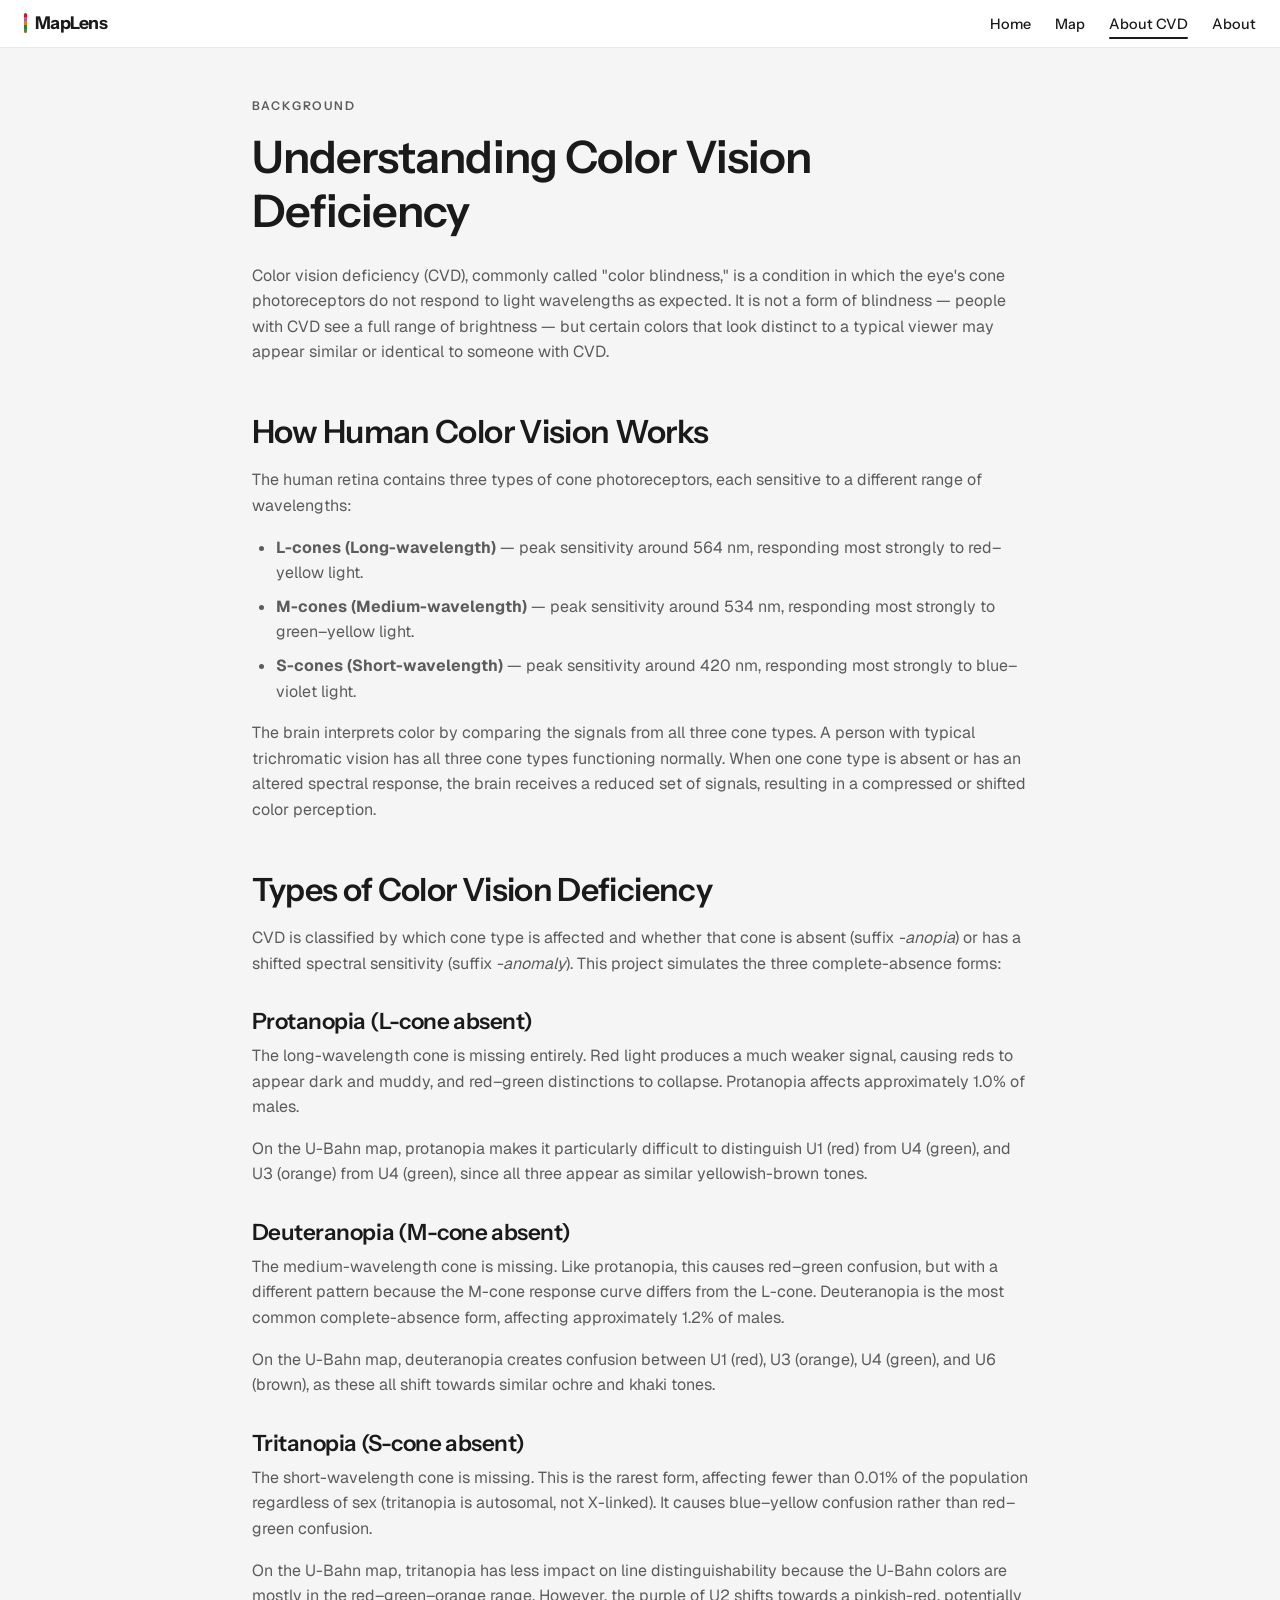
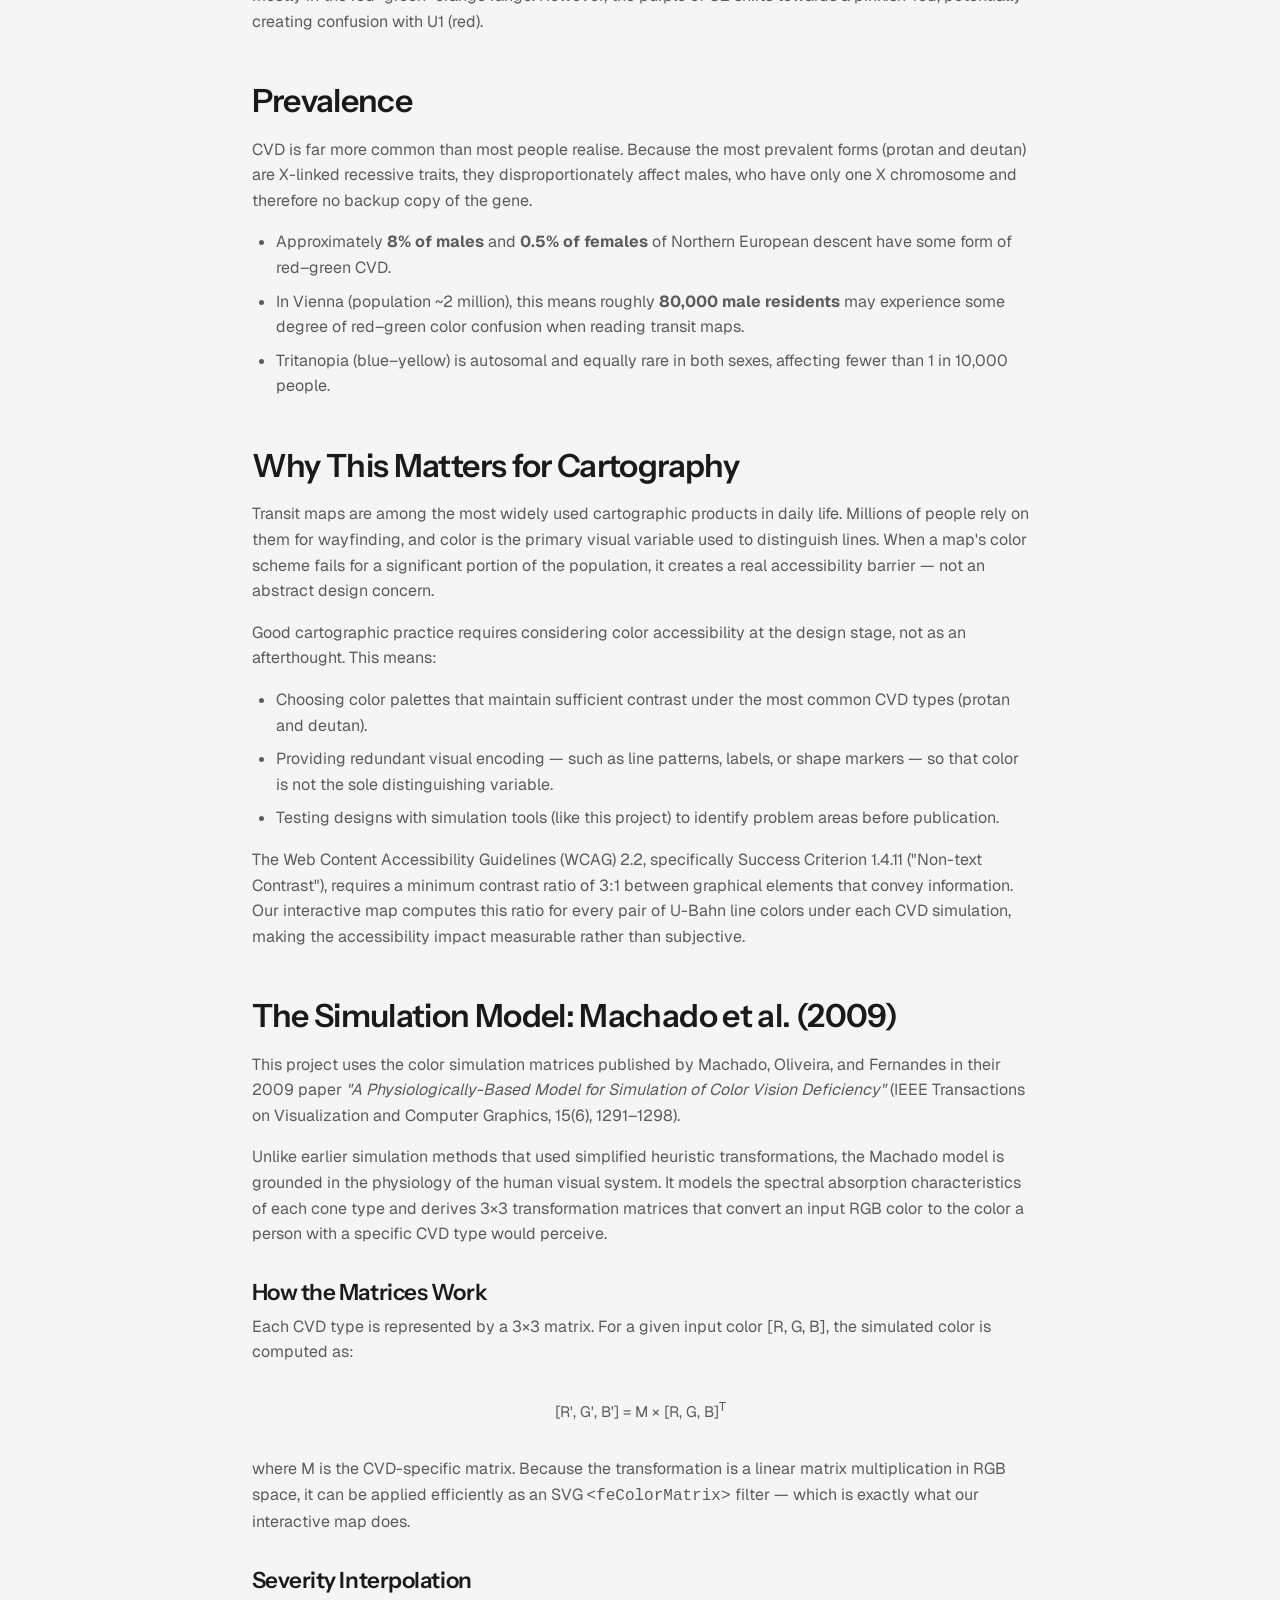
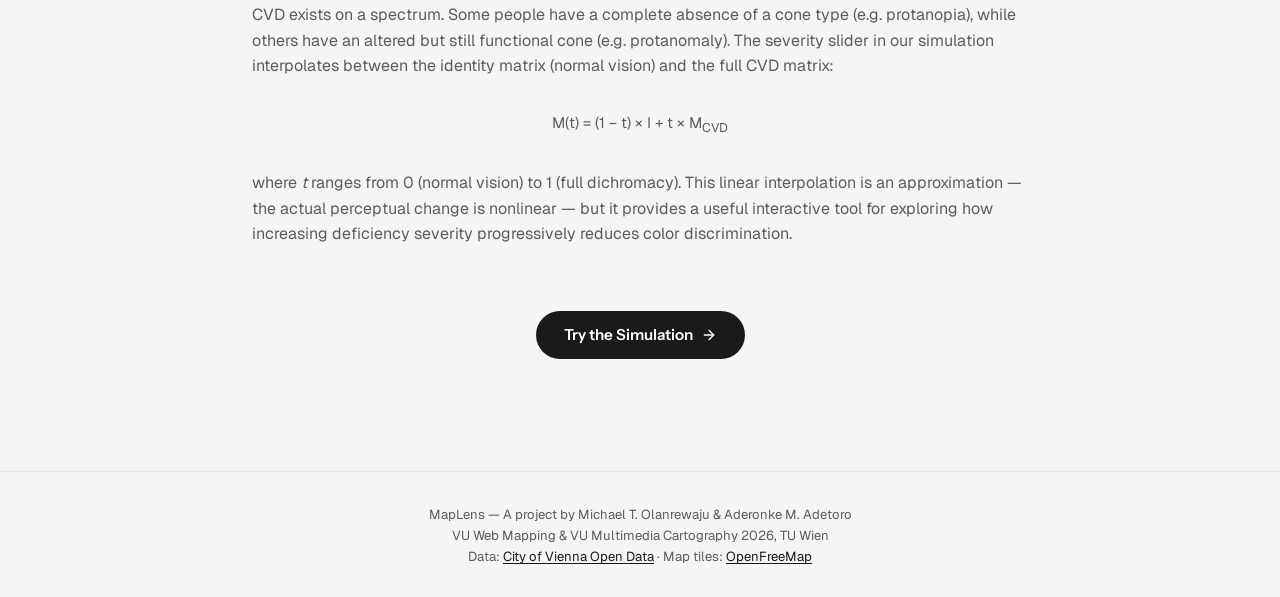
==== commit 9eddf72b: "style sheet ajusted to make about and about-cvd text styling and paragraph consistent. Minor content" ====
--- a/about-cvd.html
+++ b/about-cvd.html
@@ -3,7 +3,7 @@
 <head>
     <meta charset="UTF-8">
     <meta name="viewport" content="width=device-width, initial-scale=1.0">
-    <title>About CVD — MapLens</title>
+    <title>MapLens — About CVD</title>
     <meta name="description" content="Understanding color vision deficiency: types, causes, prevalence, and why it matters for map design.">
     <link rel="icon" type="image/jpg" href="Maplens.png" />
     <!-- Google Fonts: Instrument Sans (display), Geist (body) -->
@@ -267,7 +267,7 @@
     <!--  Footer -->
     <footer class="footer">
         <p>
-            MapLens — A project by Michael O. Olanrewaju &amp; Aderonke M. Adetoro<br>
+            MapLens — A project by Michael T. Olanrewaju &amp; Aderonke M. Adetoro<br>
             VU Web Mapping &amp; VU Multimedia Cartography 2026, TU Wien<br>
             Data: <a href="https://www.data.gv.at/" target="_blank" rel="noopener">City of Vienna Open Data</a> · 
             Map tiles: <a href="https://openfreemap.org/" target="_blank" rel="noopener">OpenFreeMap</a>
--- a/style.css
+++ b/style.css
@@ -696,6 +696,11 @@
     border-radius: 0 !important;
 }
 
+/* Attribution: hide expanded text on page load, show only on click */
+.maplibregl-ctrl-attrib:not(.maplibregl-compact-show) .maplibregl-ctrl-attrib-inner {
+    display: none;
+}
+
 /* =====================================================
    LEGEND PILL  (bottom-center, Frame 33: 493×30px)
    bg #ffffff, r=8, p=8, gap=16, HORIZONTAL
@@ -768,6 +773,10 @@
 
 /* ---------- Content Pages ---------- */
 .content-page {
+    /* Unified reading column: paragraphs, lists and headings all share the
+       same width so every text line starts and ends at the same points.
+       for about and about-cvd */
+    max-width: 75ch;
     padding-top: var(--space-2xl);
     padding-bottom: var(--space-3xl);
 }
@@ -783,6 +792,9 @@
 }
 
 .content-page p {
+    /* Fill the unified column instead of the global 65ch paragraph cap 
+    paragraph fill the same clumn as lists/heading*/
+    max-width: none;
     margin-bottom: var(--space-md);
     color: var(--color-text-muted);
 }
@@ -862,21 +874,51 @@
         left: 8px;
         top: 8px;
         width: calc(100vw - 16px);
-        max-width: 297px;
+        max-width: 400px;
     }
 
     .map-controls {
-        top: 8px;
+        top: auto;
+        bottom: 80px;
         right: 8px;
     }
 
+    .maplibregl-ctrl-bottom-right {
+        bottom: 1px !important;
+        z-index: 500 !important;
+    }
+
+    .maplibregl-ctrl-attrib.maplibregl-compact-show {
+        z-index: 500 !important;
+    }
+
     .legend-bar {
-        bottom: 12px;
+        bottom: 16px;
+        z-index: 50;
         gap: 10px;
         padding: 7px 10px;
-        flex-wrap: wrap;
-        justify-content: center;
-        max-width: calc(100vw - 32px);
+        flex-wrap: nowrap;
+        max-width: calc(100vw - 24px);
+        overflow: hidden;
+    }
+
+    .legend-bar__item {
+        gap: 3px;
+        flex-shrink: 1;
+    }
+
+    .legend-bar__orig,
+    .legend-bar__sim {
+        width: 12px;
+        height: 12px;
+    }
+
+    .legend-bar__line {
+        width: 7px;
+    }
+
+    .legend-bar__name {
+        font-size: 11px;
     }
 
     .hero {
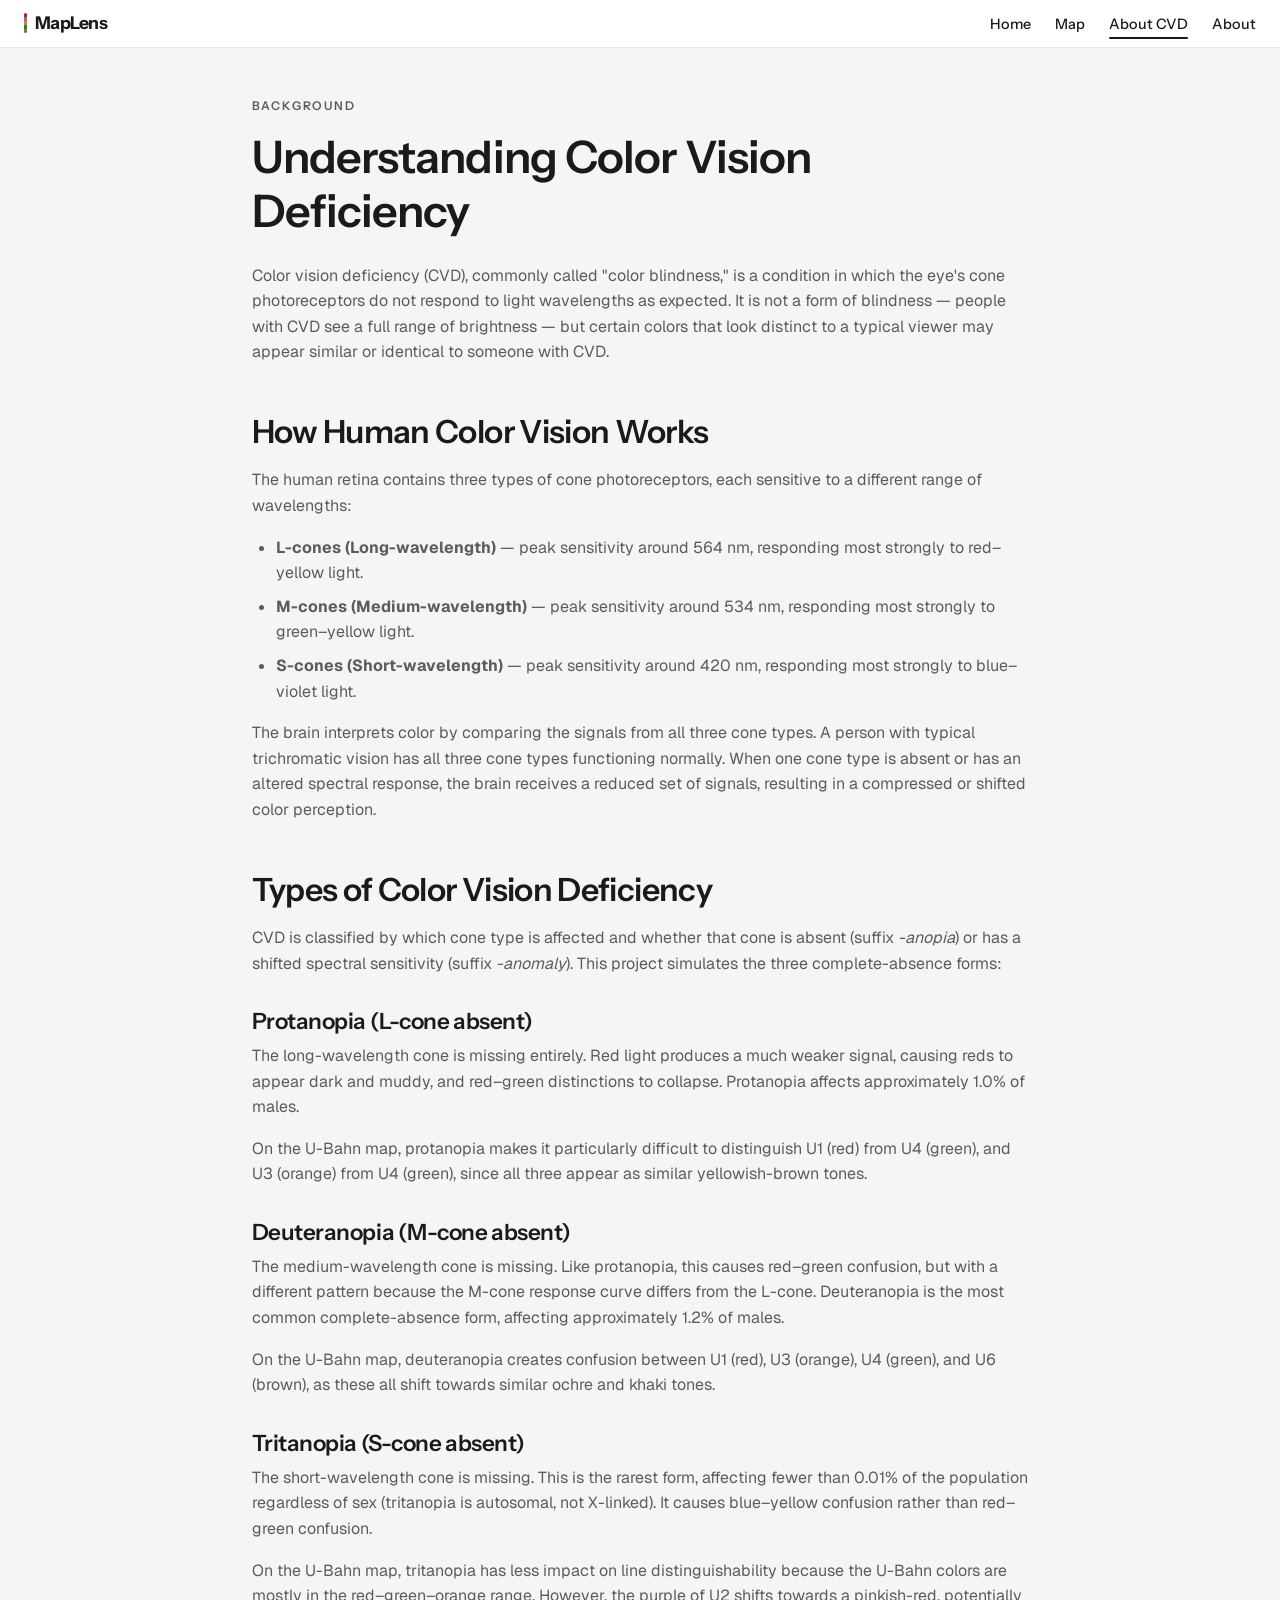
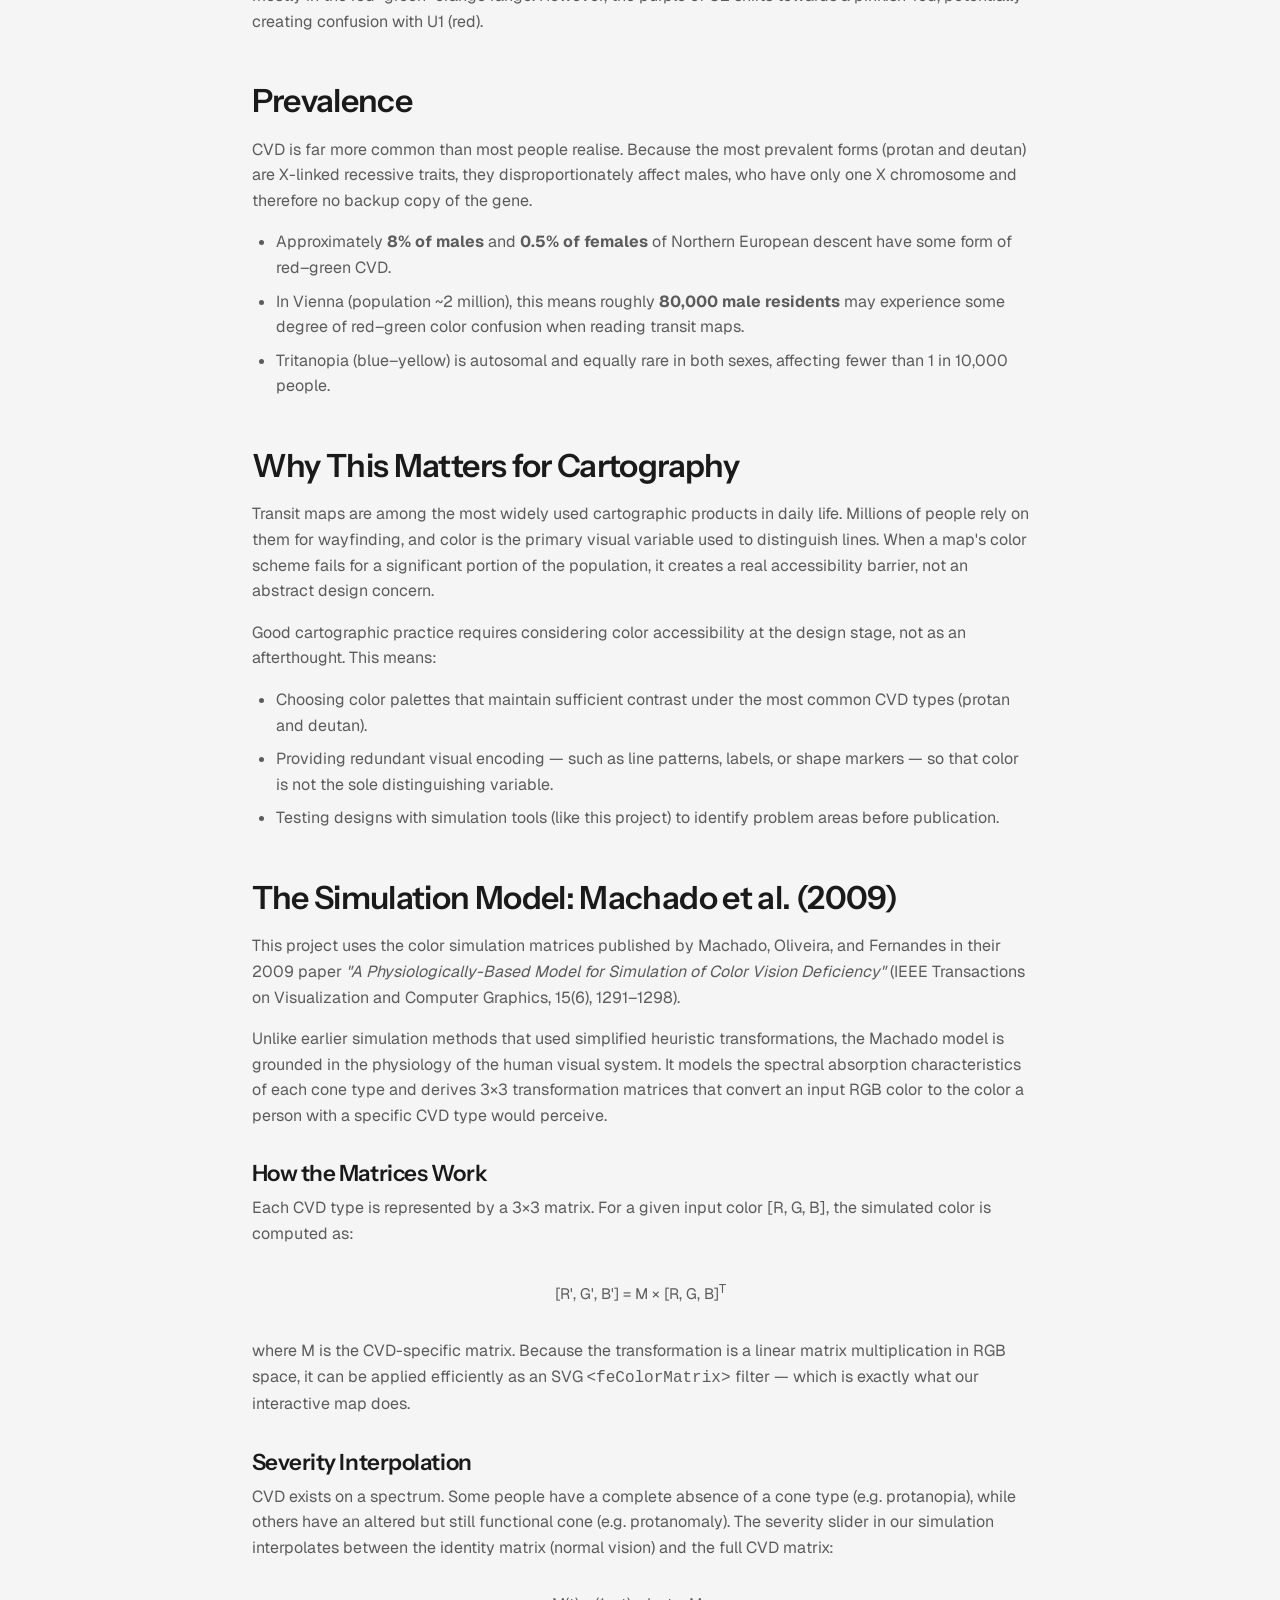
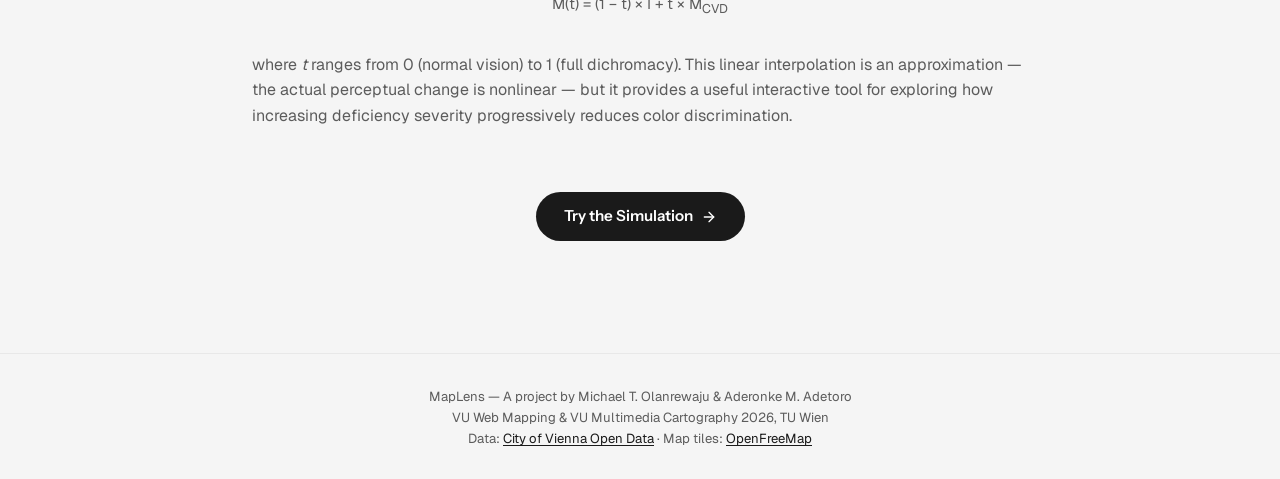
==== commit b652adaa: "all cdds adjusted to fit project objectives strictly. comments also adjusted." ====
--- a/about-cvd.html
+++ b/about-cvd.html
@@ -50,7 +50,7 @@
         </p>
 
 
-        <!-- ===== How Color Vision Works ===== -->
+        <!-- How Color Vision Works -->
         <h2>How Human Color Vision Works</h2>
         <p>
             The human retina contains three types of cone photoreceptors, each
@@ -130,7 +130,7 @@
         </p>
 
 
-        <!--  Prevalence -->
+        <!--  Prevalence of CVD-->
         <h2>Prevalence</h2>
         <p>
             CVD is far more common than most people realise. Because the most
@@ -156,20 +156,21 @@
         </ul>
 
 
-        <!--  Why It Matters for Maps  -->
+        <!--  Why It Matters for Maps/In Cartography  -->
         <h2>Why This Matters for Cartography</h2>
         <p>
             Transit maps are among the most widely used cartographic products
             in daily life. Millions of people rely on them for wayfinding, and
             color is the primary visual variable used to distinguish lines.
             When a map's color scheme fails for a significant portion of the
-            population, it creates a real accessibility barrier — not an
+            population, it creates a real accessibility barrier, not an
             abstract design concern.
         </p>
         <p>
             Good cartographic practice requires considering color
-            accessibility at the design stage, not as an afterthought. This
-            means:
+            accessibility at the design stage, not as an afterthought. 
+
+            This means:
         </p>
         <ul>
             <li>
@@ -186,15 +187,6 @@
                 identify problem areas before publication.
             </li>
         </ul>
-        <p>
-            The Web Content Accessibility Guidelines (WCAG) 2.2, specifically
-            Success Criterion 1.4.11 ("Non-text Contrast"), requires a
-            minimum contrast ratio of 3:1 between graphical elements that
-            convey information. Our interactive map computes this ratio for
-            every pair of U-Bahn line colors under each CVD simulation,
-            making the accessibility impact measurable rather than subjective.
-        </p>
-
 
         <!--  The Simulation Model  -->
         <h2>The Simulation Model: Machado et al. (2009)</h2>
--- a/style.css
+++ b/style.css
@@ -1,4 +1,4 @@
-/* ---------- CSS Custom Properties (Design Tokens) ---------- */
+/* ---- CSS Custom Properties (Design Tokens) ---- */
 :root {
     /* Grayscale palette */
     --color-bg: #f5f5f5;
@@ -10,15 +10,15 @@
     --color-border-light: #e8e8e8;
 
     /* Official Wiener Linien U-Bahn colors */
-    --u1-color: #E20A17;
+    --u1-color: #E3000F;
     /* Red */
-    --u2-color: #A762A5;
+    --u2-color: #A862A4;
     /* Purple/Violet */
     --u3-color: #EF7C00;
     /* Orange */
     --u4-color: #00963F;
     /* Green */
-    --u6-color: #956734;
+    --u6-color: #9D6830;
     /* Brown */
 
     /* Typography */
@@ -45,7 +45,7 @@
 }
 
 
-/* ---------- Reset & Base ---------- */
+/* ---- Reset & Base ---- */
 *,
 *::before,
 *::after {
@@ -86,7 +86,7 @@
 }
 
 
-/* ---------- Typography ---------- */
+/* ---- Typography ---- */
 h1,
 h2,
 h3,
@@ -115,7 +115,7 @@
 }
 
 
-/* ---------- Navigation ---------- */
+/* ---- Navigation ---- */
 .nav {
     position: fixed;
     top: 0;
@@ -204,7 +204,7 @@
 }
 
 
-/* ---------- Page Layout ---------- */
+/* ---- Page Layout ---- */
 .page-content {
     margin-top: var(--nav-height);
     padding: var(--space-2xl) var(--space-lg);
@@ -214,7 +214,7 @@
 }
 
 
-/* ---------- Hero Section (index.html) ---------- */
+/* ---- Hero Section (index.html) ---- */
 .hero {
     min-height: calc(100vh - var(--nav-height));
     display: flex;
@@ -289,7 +289,7 @@
 }
 
 
-/* ---------- Section blocks ---------- */
+/* ---- Section blocks ---- */
 .section {
     margin-bottom: var(--space-3xl);
 }
@@ -309,7 +309,7 @@
 }
 
 
-/* ---------- Card grid ---------- */
+/* ---- Card grid ---- */
 .card-grid {
     display: grid;
     grid-template-columns: repeat(auto-fit, minmax(280px, 1fr));
@@ -348,7 +348,7 @@
 }
 
 
-/* ---------- Map page ---------- */
+/* ---- Map page ---- */
 .map-body {
     overflow: hidden;
 }
@@ -366,9 +366,9 @@
     height: 100%;
 }
 
-/* =====================================================
+/* 
    SIMULATOR PANEL  (top-left, 297×330px from Figma)
-   ===================================================== */
+*/
 .sim-panel {
     position: absolute;
     top: 14px;
@@ -544,7 +544,7 @@
    Track: 220×12px — base #e2e4e8, active #02051f
    Knob: 12×12px white circle, border #747c90 0.2px
    Badge: 40×22px, bg #ebedf0, r=4, Geist 500 11px
-   ===================================================== */
+*/
 .slider-sublabels {
     display: flex;
     justify-content: space-between;
@@ -617,7 +617,7 @@
    CVD INFO BOX  (277×80px, bg #f9f9fa, border 0.5px #dbdde3, r=8, p=8)
    Inter 500 12px, lh 16px, color #333b4a
    Title bold #111419
-   ===================================================== */
+*/
 .cvd-info-box {
     background: #f9f9fa;
     border: 0.5px solid #dbdde3;
@@ -640,7 +640,7 @@
    Sidebar btn: 40×40, r=32 (full circle), white bg
    Zoom group: + top r=26.67 top only, − bottom no radius, border #dbdde3 0.6px
    Compass: 40×40, r=32 (full circle), white bg, gap=20 below zoom
-   ===================================================== */
+*/
 .map-controls {
     position: absolute;
     top: 16px;
@@ -706,7 +706,7 @@
    bg #ffffff, r=8, p=8, gap=16, HORIZONTAL
    Each item: [orig 14×14 r=4] [1px divider #333b4a] [sim 14×14 r=4] [Geist 600 11px label]
    gap between swatches group and label: 4px
-   ===================================================== */
+*/
 .legend-bar {
     position: absolute;
     bottom: 20px;
@@ -771,7 +771,7 @@
 }
 
 
-/* ---------- Content Pages ---------- */
+/* ---- Content Pages ---- */
 .content-page {
     /* Unified reading column: paragraphs, lists and headings all share the
        same width so every text line starts and ends at the same points.
@@ -825,7 +825,7 @@
 }
 
 
-/* ---------- Footer ---------- */
+/* ---- Footer ---- */
 .footer {
     border-top: 1px solid var(--color-border-light);
     padding: var(--space-xl) var(--space-lg);
@@ -845,7 +845,7 @@
 }
 
 
-/* ---------- Responsive Breakpoints ---------- */
+/* ---- Responsive Breakpoints ---- */
 
 @media (max-width: 600px) {
     .nav__toggle {
@@ -935,7 +935,7 @@
 }
 
 
-/* ---------- Utility Classes ---------- */
+/* ---- Utility Classes ---- */
 .visually-hidden {
     position: absolute;
     width: 1px;
